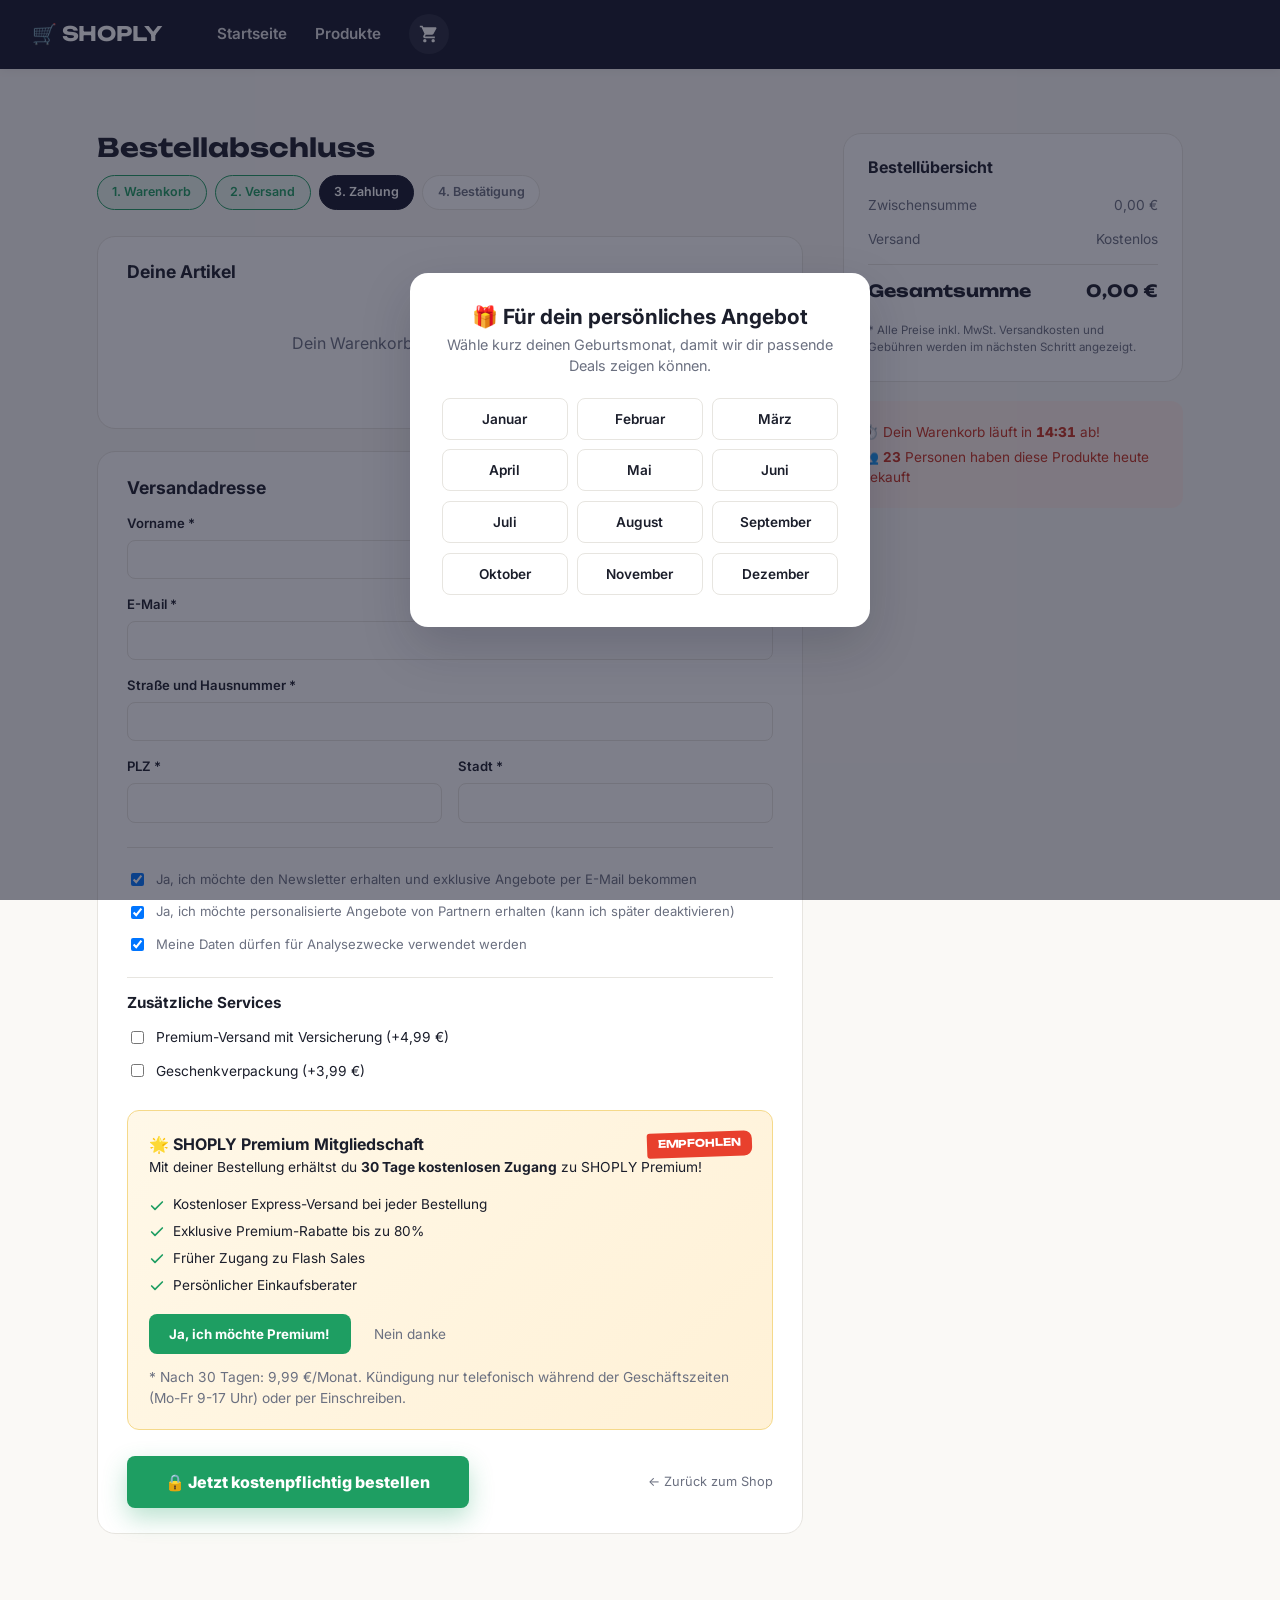
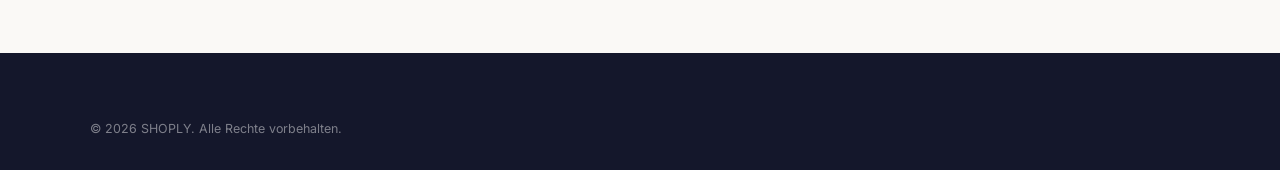
==== checkout.html @ f257bbfe "Add files via upload" ====
<!DOCTYPE html>
<html lang="de">
<head>
<meta charset="UTF-8">
<meta name="viewport" content="width=device-width, initial-scale=1.0">
<title>SHOPLY – Kasse</title>
<link rel="stylesheet" href="style.css">
<link rel="preconnect" href="https://fonts.googleapis.com">
<link rel="preconnect" href="https://fonts.gstatic.com" crossorigin>
<link href="https://fonts.googleapis.com/css2?family=Unbounded:wght@500;700;800;900&family=Inter:wght@300;400;500;600;700;900&display=swap" rel="stylesheet">
</head>
<body>

<nav class="navbar">
  <div class="nav-brand"><a href="index.html" style="text-decoration:none;color:inherit">🛒 SHOPLY</a></div>
  <div class="nav-links">
    <a href="index.html">Startseite</a>
    <a href="index.html#produkte">Produkte</a>
    <div class="cart-wrapper">
      <button class="cart-icon-btn" onclick="toggleCartDropdown(event)">
        <svg viewBox="0 0 24 24" xmlns="http://www.w3.org/2000/svg">
          <path d="M7 18c-1.1 0-1.99.9-1.99 2S5.9 22 7 22s2-.9 2-2-.9-2-2-2zM1 2v2h2l3.6 7.59-1.35 2.45c-.16.28-.25.61-.25.96 0 1.1.9 2 2 2h12v-2H7.42c-.14 0-.25-.11-.25-.25l.03-.12.9-1.63h7.45c.75 0 1.41-.41 1.75-1.03l3.58-6.49c.08-.14.12-.31.12-.48 0-.55-.45-1-1-1H5.21l-.94-2H1zm16 16c-1.1 0-1.99.9-1.99 2s.89 2 1.99 2 2-.9 2-2-.9-2-2-2z"/>
        </svg>
        <span id="cartBadge" class="cart-badge" style="display:none">0</span>
      </button>
      <div class="cart-dropdown" id="cartDropdown">
        <div class="cart-dropdown-header">
          <h3>🛒 Mein Warenkorb</h3>
          <span class="cart-count-label" id="cartDropCount">0 Artikel</span>
        </div>
        <div class="cart-dropdown-items" id="cartDropItems">
          <div class="cart-empty-msg">
            <div class="empty-icon">🛒</div>
            <p>Dein Warenkorb ist leer</p>
          </div>
        </div>
        <div class="cart-dropdown-footer">
          <div class="cart-dropdown-total">
            <span>Gesamtsumme</span>
            <strong id="cartDropTotal">0,00 €</strong>
          </div>
          <a href="checkout.html" class="btn-go-cart">Zum Warenkorb →</a>
        </div>
      </div>
    </div>
  </div>
</nav>

<div class="checkout-page">

  <!-- Order confirmation (Demo – ersetzt den echten Formspree-Versand) -->
  <div id="orderConfirmation" class="order-confirmation" style="display:none">
    <div class="confirmation-box">
      <div class="confirmation-icon">✅</div>
      <h2>Bestellung abgeschlossen</h2>
      <p>Das ist eine <strong>Demo-Bestellung</strong> für die Seminarfacharbeit – es wurde keine echte Zahlung verarbeitet und deine Adressdaten wurden an niemanden verschickt.</p>
      <p class="confirmation-hint">Für die Studie wurde nur festgehalten, <em>welche Produkte</em> in welcher Variante gekauft wurden – ganz ohne deinen Namen oder deine Adresse.</p>
      <a href="index.html" class="btn-go-cart" style="display:inline-block;margin-top:1rem">Zurück zum Shop</a>
    </div>
  </div>

  <div class="checkout-container" id="checkoutContainer">
    <div class="checkout-main">
      <h1>Bestellabschluss</h1>

      <!-- Progress bar – Roach Motel: makes it seem far along -->
      <div class="checkout-progress">
        <div class="progress-step active">1. Warenkorb</div>
        <div class="progress-step active">2. Versand</div>
        <div class="progress-step current">3. Zahlung</div>
        <div class="progress-step">4. Bestätigung</div>
      </div>

      <!-- Cart items -->
      <div class="checkout-section">
        <h2>Deine Artikel</h2>
        <div id="cartItems"></div>
      </div>

      <!-- Shipping form -->
      <div class="checkout-section">
        <h2>Versandadresse</h2>
        <form id="checkoutForm" method="POST">
          <div class="form-row">
            <div class="form-group">
              <label>Vorname *</label>
              <input type="text" name="vorname" required>
            </div>
            <div class="form-group">
              <label>Nachname *</label>
              <input type="text" name="nachname" required>
            </div>
          </div>
          <div class="form-group">
            <label>E-Mail *</label>
            <input type="email" name="email" required>
            <input type="hidden" name="_subject" value="Neue Bestellung SHOPLY">
          </div>
          <div class="form-group">
            <label>Straße und Hausnummer *</label>
            <input type="text" name="strasse" required>
          </div>
          <div class="form-row">
            <div class="form-group">
              <label>PLZ *</label>
              <input type="text" name="plz" required>
            </div>
            <div class="form-group">
              <label>Stadt *</label>
              <input type="text" name="stadt" required>
            </div>
          </div>

          <!-- DARK DEFAULTS: Pre-checked hidden options -->
          <div class="form-extras">
            <label class="checkbox-label">
              <input type="checkbox" name="newsletter" checked>
              <span>Ja, ich möchte den Newsletter erhalten und exklusive Angebote per E-Mail bekommen</span>
            </label>
            <label class="checkbox-label">
              <input type="checkbox" name="partner_offers" checked>
              <span>Ja, ich möchte personalisierte Angebote von Partnern erhalten (kann ich später deaktivieren)</span>
            </label>
            <label class="checkbox-label">
              <input type="checkbox" name="analytics_consent" checked>
              <span>Meine Daten dürfen für Analysezwecke verwendet werden</span>
            </label>
          </div>

          <!-- HIDDEN COSTS: Shown only after scrolling -->
          <div id="hiddenCostsSection" class="hidden-costs-reveal">
            <h3>Zusätzliche Services</h3>
            <label class="checkbox-label">
              <input type="checkbox" name="premium_shipping" id="premShip" onchange="updateTotal()">
              <span>Premium-Versand mit Versicherung (+4,99 €)</span>
            </label>
            <label class="checkbox-label">
              <input type="checkbox" name="gift_wrap" id="giftWrap" onchange="updateTotal()">
              <span>Geschenkverpackung (+3,99 €)</span>
            </label>
          </div>

          <!-- FORCED CONTINUITY: Subscription trap -->
          <div class="subscription-box">
            <div class="sub-header">
              <h3>🌟 SHOPLY Premium Mitgliedschaft</h3>
              <span class="sub-badge">EMPFOHLEN</span>
            </div>
            <p>Mit deiner Bestellung erhältst du <strong>30 Tage kostenlosen Zugang</strong> zu SHOPLY Premium!</p>
            <ul class="sub-benefits">
              <li><span class="li-icon" data-icon="check"></span>Kostenloser Express-Versand bei jeder Bestellung</li>
              <li><span class="li-icon" data-icon="check"></span>Exklusive Premium-Rabatte bis zu 80%</li>
              <li><span class="li-icon" data-icon="check"></span>Früher Zugang zu Flash Sales</li>
              <li><span class="li-icon" data-icon="check"></span>Persönlicher Einkaufsberater</li>
            </ul>
            <div class="sub-choice">
              <button type="button" class="btn-sub-accept" id="subAccept" onclick="acceptSub()">Ja, ich möchte Premium!</button>
              <button type="button" class="btn-sub-decline" id="subDecline" onclick="declineSub()">Nein danke</button>
            </div>
            <p class="sub-fine-print">* Nach 30 Tagen: 9,99 €/Monat. Kündigung nur telefonisch während der Geschäftszeiten (Mo-Fr 9-17 Uhr) oder per Einschreiben.</p>
          </div>

          <!-- MISDIRECTION: Big green buy button, tiny back button -->
          <div class="final-actions">
            <button type="submit" class="btn-final-buy">
              🔒 Jetzt kostenpflichtig bestellen
            </button>
            <a href="index.html" class="back-to-shop">← Zurück zum Shop</a>
          </div>
        </form>
      </div>
    </div>

    <!-- Order summary sidebar -->
    <div class="checkout-sidebar">
      <div class="order-summary">
        <h3>Bestellübersicht</h3>
        <div id="summaryItems"></div>
        <div class="summary-line">
          <span>Zwischensumme</span>
          <span id="subtotal">0,00 €</span>
        </div>
        <div class="summary-line">
          <span>Versand</span>
          <span id="shippingCost">Kostenlos</span>
        </div>
        <div class="summary-line hidden-fee" id="fee1" style="display:none">
          <span>Servicegebühr</span>
          <span>2,99 €</span>
        </div>
        <div class="summary-line hidden-fee" id="fee2" style="display:none">
          <span>Verpackungskosten</span>
          <span>1,99 €</span>
        </div>
        <div class="summary-line hidden-fee" id="fee3" style="display:none">
          <span>Zahlungsabwicklung</span>
          <span>0,99 €</span>
        </div>
        <div class="summary-line total">
          <span>Gesamtsumme</span>
          <span id="totalPrice">0,00 €</span>
        </div>
        <p class="tax-hinweis">* Alle Preise inkl. MwSt. Versandkosten und Gebühren werden im nächsten Schritt angezeigt.</p>
      </div>

      <!-- Urgency in sidebar -->
      <div class="sidebar-urgency">
        <p>⏱️ Dein Warenkorb läuft in <span id="cartTimer">14:32</span> ab!</p>
        <p>👥 <strong>23</strong> Personen haben diese Produkte heute gekauft</p>
      </div>
    </div>
  </div>
</div>

<!-- CONFIRMSHAMING: Decline subscription modal -->
<div id="subDeclineModal" class="modal-overlay" style="display:none">
  <div class="modal exit-modal">
    <h2>😟 Bist du dir sicher?</h2>
    <p>Mit SHOPLY Premium sparst du durchschnittlich <strong>47 € pro Monat</strong>. Möchtest du das wirklich verpassen?</p>
    <div class="sub-modal-benefits">
      <p>✗ Kein kostenloser Express-Versand</p>
      <p>✗ Keine exklusiven Premium-Rabatte</p>
      <p>✗ Kein früher Zugang zu Sales</p>
      <p>✗ Kein persönlicher Einkaufsberater</p>
    </div>
    <button class="btn-stay" onclick="closeSubModal(true)">Doch Premium aktivieren!</button>
    <a href="#" class="exit-leave" onclick="closeSubModal(false)">Nein, ich bin zu dumm zum Sparen</a>
  </div>
</div>

<footer class="footer">
  <div class="footer-bottom">
    <p>© 2026 SHOPLY. Alle Rechte vorbehalten.</p>
  </div>
</footer>

<script src="products.js"></script>
<script src="script.js"></script>
<script src="study.js"></script>
<script>
// Warenkorb wird bereits von script.js geladen (globale Variable "cart")

function renderCart() {
  const container = document.getElementById('cartItems');
  const summary = document.getElementById('summaryItems');
  if (cart.length === 0) {
    container.innerHTML = '<p class="empty-cart">Dein Warenkorb ist leer. <a href="index.html">Zurück zum Shop</a></p>';
    summary.innerHTML = '';
    return;
  }
  let cartHTML = '';
  let summaryHTML = '';
  let total = 0;
  cart.forEach((item, i) => {
    total += item.price;
    const colorLabel = (item.color && typeof colorById === 'function') ? ` <small style="color:var(--text-muted)">(${colorById(item.color).name})</small>` : '';
    cartHTML += `<div class="cart-item">
      <span class="item-emoji" style="font-size:1.3rem;margin-right:0.5rem">${item.emoji || '📦'}</span>
      <span style="flex:1">${item.name}${colorLabel}</span>
      <span>${item.price.toFixed(2).replace('.', ',')} €</span>
      <button class="btn-remove" onclick="removeItem(${i})">✕</button>
    </div>`;
    summaryHTML += `<div class="summary-line"><span>${item.emoji || '📦'} ${item.name}${colorLabel}</span><span>${item.price.toFixed(2).replace('.', ',')} €</span></div>`;
  });
  container.innerHTML = cartHTML;
  summary.innerHTML = summaryHTML;
  document.getElementById('subtotal').textContent = total.toFixed(2).replace('.', ',') + ' €';
  updateTotal();
  startHiddenFeeTimers();
}

// Welche der zeitverzögerten "versteckten Gebühren" wurden schon enthüllt?
const revealedFees = { fee1: false, fee2: false, fee3: false };
let feeTimersStarted = false;

function currentSubtotal() {
  return cart.reduce((s, i) => s + i.price, 0);
}

// Berechnet die Gesamtsumme IMMER frisch aus: Zwischensumme + bereits enthüllte
// Zeit-Gebühren + angehakte Zusatz-Optionen. So bleibt der angezeigte Betrag
// bei jeder Änderung (Checkbox, Timer, Artikel entfernen) konsistent.
function updateTotal() {
  let total = currentSubtotal();
  if (revealedFees.fee1) total += 2.99;
  if (revealedFees.fee2) total += 1.99;
  if (revealedFees.fee3) total += 0.99;

  const premShip = document.getElementById('premShip');
  const giftWrap = document.getElementById('giftWrap');
  if (premShip && premShip.checked) total += 4.99;
  if (giftWrap && giftWrap.checked) total += 3.99;

  document.getElementById('totalPrice').textContent = total.toFixed(2).replace('.', ',') + ' €';
}

function startHiddenFeeTimers() {
  if (feeTimersStarted) return;
  feeTimersStarted = true;
  setTimeout(() => { revealedFees.fee1 = true; document.getElementById('fee1').style.display = 'flex'; updateTotal(); }, 3000);
  setTimeout(() => { revealedFees.fee2 = true; document.getElementById('fee2').style.display = 'flex'; updateTotal(); }, 6000);
  setTimeout(() => { revealedFees.fee3 = true; document.getElementById('fee3').style.display = 'flex'; updateTotal(); }, 9000);
}

function removeItem(index) {
  trackInteraction('cart_remove', { item: cart[index].name });
  cart.splice(index, 1);
  localStorage.setItem('shoply_cart', JSON.stringify(cart));
  renderCart();
  updateNavCart();
}

function acceptSub() {
  trackInteraction('subscription_accepted', {});
  document.getElementById('subAccept').textContent = '✓ Premium aktiviert!';
  document.getElementById('subAccept').classList.add('activated');
  document.getElementById('subDecline').style.display = 'none';
}

function declineSub() {
  trackInteraction('subscription_decline_click', {});
  document.getElementById('subDeclineModal').style.display = 'flex';
}

function closeSubModal(reconsider) {
  document.getElementById('subDeclineModal').style.display = 'none';
  if (reconsider) {
    acceptSub();
  } else {
    trackInteraction('subscription_declined_final', {});
  }
}

function finalizeOrder() {
  if (cart.length === 0) {
    // Nichts zu bestellen (z.B. Seite direkt ohne Warenkorb-Inhalt aufgerufen)
    window.location.href = 'index.html';
    return;
  }

  trackInteraction('order_finalize', { items: cart.map(i => i.name), total: document.getElementById('totalPrice').textContent });

  // STUDIE: für jedes der 6 Hauptprodukte im Warenkorb ein "purchase"-Event senden
  if (typeof trackStudyEvent === 'function') {
    cart.forEach(function (item) {
      if (item.productId) {
        trackStudyEvent('purchase', item.productId, { price: item.price, name: item.name, color: item.color || null });
      }
    });
  }

  // Warenkorb leeren und Bestätigung statt echtem Versand anzeigen (Demo)
  cart = [];
  saveCart();
  updateNavCart();
  document.getElementById('checkoutContainer').style.display = 'none';
  document.getElementById('orderConfirmation').style.display = 'flex';
  window.scrollTo({ top: 0, behavior: 'smooth' });
}

// Die native Pflichtfeld-Validierung (required-Attribute) läuft weiterhin ganz
// normal beim Klick auf "Jetzt kostenpflichtig bestellen". Erst wenn alle
// Felder gültig sind, feuert der "submit"-Event – hier wird dann die echte
// Netzwerk-Übertragung verhindert und stattdessen finalizeOrder() ausgeführt.
document.getElementById('checkoutForm').addEventListener('submit', function (e) {
  e.preventDefault();
  finalizeOrder();
});

// Cart timer
let cartTime = 14 * 60 + 32;
setInterval(() => {
  cartTime--;
  if (cartTime < 0) cartTime = 15 * 60;
  const m = Math.floor(cartTime / 60);
  const s = cartTime % 60;
  document.getElementById('cartTimer').textContent = `${m.toString().padStart(2,'0')}:${s.toString().padStart(2,'0')}`;
}, 1000);

renderCart();
updateNavCart();
</script>
</body>
</html>
---- style.css ----
/* ============================================================
   SHOPLY – Demo-Shop für die Seminarfacharbeit "Dark Patterns"
   ============================================================ */

:root {
  --bg: #FAF9F6;
  --surface: #FFFFFF;
  --dark: #14172B;
  --dark-2: #1E2340;
  --accent: #E8402D;
  --accent-dark: #C7311F;
  --amber: #FFB020;
  --success: #1E9E62;
  --text: #1B1E2B;
  --text-muted: #6B7080;
  --border: #E7E5E0;
  --radius-lg: 18px;
  --radius: 12px;
  --radius-sm: 8px;
  --shadow-sm: 0 2px 8px rgba(20, 23, 43, 0.06);
  --shadow-md: 0 10px 30px rgba(20, 23, 43, 0.10);
  --shadow-lg: 0 20px 50px rgba(20, 23, 43, 0.18);
  --font-display: 'Unbounded', 'Inter', system-ui, sans-serif;
  --font-body: 'Inter', system-ui, sans-serif;
}

* { box-sizing: border-box; }

html { scroll-behavior: smooth; }

body {
  margin: 0;
  font-family: var(--font-body);
  background: var(--bg);
  color: var(--text);
  line-height: 1.5;
  -webkit-font-smoothing: antialiased;
}

a { color: inherit; text-decoration: none; }
img { max-width: 100%; display: block; }
button { font-family: inherit; cursor: pointer; border: none; }
h1, h2, h3, h4 { margin: 0 0 0.5em; line-height: 1.15; }
p { margin: 0 0 1em; }

:focus-visible {
  outline: 3px solid var(--dark-2);
  outline-offset: 2px;
}

/* ============================================================
   NAVBAR
   ============================================================ */
.navbar {
  position: sticky;
  top: 0;
  z-index: 200;
  display: flex;
  align-items: center;
  justify-content: space-between;
  gap: 1.5rem;
  padding: 0.9rem 2rem;
  background: var(--dark);
  color: #fff;
  box-shadow: var(--shadow-sm);
}

.nav-brand { font-family: var(--font-display); font-size: 1.25rem; font-weight: 700; letter-spacing: -0.01em; }

.nav-links { display: flex; align-items: center; gap: 1.75rem; flex: 1; margin-left: 2rem; }
.nav-links > a { font-weight: 600; font-size: 0.95rem; opacity: 0.85; transition: opacity 0.15s; }
.nav-links > a:hover { opacity: 1; }

.nav-right { font-size: 0.85rem; }
.nav-social-proof { display: inline-flex; align-items: center; gap: 0.4rem; background: rgba(255,255,255,0.08); padding: 0.4rem 0.8rem; border-radius: 999px; }
.nav-social-proof strong { color: var(--amber); }

/* Cart icon + dropdown */
.cart-wrapper { position: relative; }
.cart-icon-btn {
  position: relative;
  background: rgba(255,255,255,0.08);
  border-radius: 999px;
  width: 40px; height: 40px;
  display: flex; align-items: center; justify-content: center;
  transition: transform 0.15s, background 0.15s;
}
.cart-icon-btn:hover { background: rgba(255,255,255,0.16); }
.cart-icon-btn svg { width: 20px; height: 20px; fill: #fff; }
.cart-icon-btn.cart-bump { transform: scale(1.2); }

.cart-badge {
  position: absolute;
  top: -4px; right: -4px;
  background: var(--accent);
  color: #fff;
  font-size: 0.7rem;
  font-weight: 700;
  min-width: 18px; height: 18px;
  border-radius: 999px;
  display: inline-flex; align-items: center; justify-content: center;
  padding: 0 4px;
}

.cart-dropdown {
  position: absolute;
  top: calc(100% + 12px);
  right: 0;
  width: 320px;
  background: var(--surface);
  color: var(--text);
  border-radius: var(--radius);
  box-shadow: var(--shadow-lg);
  opacity: 0;
  visibility: hidden;
  transform: translateY(-8px);
  transition: all 0.18s ease;
  overflow: hidden;
}
.cart-dropdown.open { opacity: 1; visibility: visible; transform: translateY(0); }

.cart-dropdown-header {
  display: flex; align-items: center; justify-content: space-between;
  padding: 1rem 1.1rem 0.6rem;
}
.cart-dropdown-header h3 { font-size: 1rem; }
.cart-count-label { font-size: 0.78rem; color: var(--text-muted); }

.cart-dropdown-items { max-height: 260px; overflow-y: auto; padding: 0 1.1rem; }
.cart-empty-msg { text-align: center; padding: 1.5rem 0; color: var(--text-muted); }
.empty-icon { font-size: 1.8rem; margin-bottom: 0.3rem; }

.cart-item {
  display: flex; align-items: center; gap: 0.5rem;
  padding: 0.55rem 0;
  border-bottom: 1px solid var(--border);
  font-size: 0.88rem;
}
.item-emoji { font-size: 1.2rem; }
.btn-remove {
  background: none; color: var(--text-muted); font-size: 0.9rem;
  width: 22px; height: 22px; border-radius: 999px;
}
.btn-remove:hover { background: var(--bg); color: var(--accent); }

.cart-dropdown-footer { padding: 0.9rem 1.1rem 1.1rem; border-top: 1px solid var(--border); margin-top: 0.4rem; }
.cart-dropdown-total {
  display: flex; justify-content: space-between; align-items: baseline;
  margin-bottom: 0.7rem; font-size: 0.92rem;
}
.cart-dropdown-total strong { font-size: 1.1rem; }

.btn-go-cart {
  display: block; text-align: center;
  background: var(--dark); color: #fff;
  padding: 0.65rem; border-radius: var(--radius-sm);
  font-weight: 700; font-size: 0.9rem;
  transition: background 0.15s;
}
.btn-go-cart:hover { background: var(--dark-2); }

/* ============================================================
   COOKIE BANNER + MODAL   (Privacy Zuckering)
   ============================================================ */
.cookie-banner {
  position: fixed; left: 0; right: 0; bottom: 0; z-index: 500;
  background: var(--dark);
  color: #fff;
  box-shadow: 0 -10px 30px rgba(0,0,0,0.25);
}
.cookie-inner {
  max-width: 1100px; margin: 0 auto;
  display: flex; align-items: center; justify-content: space-between; gap: 2rem;
  padding: 1.1rem 2rem;
  flex-wrap: wrap;
}
.cookie-inner p { margin: 0; font-size: 0.88rem; max-width: 620px; color: rgba(255,255,255,0.85); }
.cookie-buttons { display: flex; gap: 0.7rem; flex-shrink: 0; }

.btn-accept, .btn-reject, .btn-save-cookies {
  padding: 0.65rem 1.3rem; border-radius: var(--radius-sm); font-weight: 700; font-size: 0.85rem;
}
.btn-accept { background: var(--accent); color: #fff; }
.btn-accept:hover { background: var(--accent-dark); }
.btn-reject { background: transparent; color: rgba(255,255,255,0.7); border: 1px solid rgba(255,255,255,0.25) !important; font-weight: 500; font-size: 0.8rem; }
.btn-reject:hover { color: #fff; border-color: rgba(255,255,255,0.5) !important; }

.modal-overlay {
  position: fixed; inset: 0; z-index: 600;
  background: rgba(20, 23, 43, 0.55);
  display: flex; align-items: center; justify-content: center;
  padding: 1.5rem;
}
.modal {
  background: var(--surface);
  border-radius: var(--radius-lg);
  padding: 2rem;
  max-width: 440px; width: 100%;
  box-shadow: var(--shadow-lg);
}
.modal h2 { font-size: 1.3rem; }
.modal-subtitle { color: var(--text-muted); font-size: 0.9rem; margin-top: -0.4em; }

.cookie-option {
  display: flex; align-items: center; justify-content: space-between;
  padding: 0.7rem 0; border-bottom: 1px solid var(--border); font-size: 0.9rem;
}
.cookie-option label { display: flex; align-items: center; gap: 0.6rem; }

.toggle-btn {
  background: var(--border); color: var(--text-muted);
  font-size: 0.72rem; font-weight: 700;
  padding: 0.3rem 0.7rem; border-radius: 999px; min-width: 46px;
}
.toggle-btn.active { background: var(--success); color: #fff; }

.btn-save-cookies {
  display: block; width: 100%;
  background: var(--dark); color: #fff;
  margin-top: 1.3rem; padding: 0.8rem;
}
.btn-save-cookies:hover { background: var(--dark-2); }
.cookie-hinweis { font-size: 0.76rem; color: var(--text-muted); margin: 0.9rem 0 0; }

/* ============================================================
   GEBURTSMONAT-OVERLAY (Studien-Kennung, siehe study.js)
   ============================================================ */
.month-picker-modal { max-width: 460px; text-align: center; }
.month-picker-grid {
  display: grid; grid-template-columns: repeat(3, 1fr); gap: 0.6rem;
  margin-top: 1.3rem;
}
.month-btn {
  padding: 0.75rem 0.4rem;
  border: 1.5px solid var(--border); border-radius: var(--radius-sm);
  background: var(--surface); color: var(--text);
  font-weight: 600; font-size: 0.85rem;
  transition: border-color 0.15s, transform 0.15s, background 0.15s;
}
.month-btn:hover { border-color: var(--dark); background: var(--bg); transform: translateY(-2px); }

/* ============================================================
   HERO   (AIDA: Attention)
   ============================================================ */
.hero {
  background: radial-gradient(circle at 20% 20%, #241A45 0%, var(--dark) 55%, var(--dark) 100%);
  color: #fff;
  padding: 4.5rem 2rem 3.5rem;
  text-align: center;
}
.hero-content { max-width: 720px; margin: 0 auto; }

.hero-badge {
  display: inline-block;
  background: var(--accent);
  color: #fff;
  font-family: var(--font-display);
  font-weight: 700; font-size: 0.8rem;
  padding: 0.55rem 1.2rem 0.55rem 1.5rem; border-radius: 4px 999px 999px 4px;
  margin-bottom: 1.4rem;
  letter-spacing: 0.02em;
  position: relative;
  transform: rotate(-2deg);
  box-shadow: 0 6px 16px rgba(232, 64, 45, 0.35);
}
.hero-badge::before {
  content: '';
  position: absolute; left: 12px; top: 50%;
  width: 5px; height: 5px; border-radius: 999px;
  background: rgba(255, 255, 255, 0.65);
  transform: translateY(-50%);
  box-shadow: 0 0 0 1px rgba(0, 0, 0, 0.15);
}

.hero h1 { font-family: var(--font-display); font-size: clamp(1.9rem, 4vw, 3.1rem); font-weight: 700; letter-spacing: -0.01em; line-height: 1.12; }
.hero h1 em { color: var(--amber); font-style: normal; }
.hero-sub { color: rgba(255,255,255,0.7); font-size: 1.05rem; max-width: 560px; margin: 1rem auto 1.8rem; }

.btn-hero {
  display: inline-block;
  background: var(--amber); color: var(--dark);
  font-family: var(--font-display); font-weight: 700; font-size: 0.98rem;
  padding: 0.95rem 2.2rem; border-radius: 999px;
  box-shadow: 0 10px 26px rgba(255, 176, 32, 0.35);
  transition: transform 0.15s, box-shadow 0.15s;
}
.btn-hero:hover { transform: translateY(-2px); box-shadow: 0 14px 32px rgba(255, 176, 32, 0.45); }

.hero-urgency {
  margin-top: 1.6rem;
  display: flex; align-items: center; justify-content: center; gap: 0.5rem;
  font-size: 0.9rem; color: rgba(255,255,255,0.85);
}
.pulse-dot {
  width: 9px; height: 9px; border-radius: 999px; background: var(--accent);
  box-shadow: 0 0 0 rgba(232, 64, 45, 0.6);
  animation: pulse 1.6s infinite;
}
@keyframes pulse {
  0% { box-shadow: 0 0 0 0 rgba(232, 64, 45, 0.55); }
  70% { box-shadow: 0 0 0 9px rgba(232, 64, 45, 0); }
  100% { box-shadow: 0 0 0 0 rgba(232, 64, 45, 0); }
}
#heroTimer, .product-countdown { font-variant-numeric: tabular-nums; font-weight: 700; color: var(--amber); }

.hero-social { margin-top: 2rem; display: flex; flex-direction: column; align-items: center; gap: 0.6rem; }
.avatar-stack { display: flex; }
.avatar-stack .avatar { margin-left: -10px; }
.avatar-stack .avatar:first-child { margin-left: 0; }
.avatar {
  width: 36px; height: 36px; border-radius: 999px;
  background: var(--dark-2);
  border: 2px solid var(--dark);
  display: flex; align-items: center; justify-content: center;
  font-size: 1.05rem;
}
.hero-social p { margin: 0; font-size: 0.88rem; color: rgba(255,255,255,0.75); }
.hero-social strong { color: #fff; }

/* ============================================================
   SOCIAL PROOF TICKER
   ============================================================ */
.ticker-wrap {
  background: var(--dark-2);
  overflow: hidden;
  white-space: nowrap;
  border-bottom: 1px solid rgba(255,255,255,0.08);
}
.ticker {
  display: inline-flex;
  gap: 3rem;
  padding: 0.6rem 0;
  animation: ticker-scroll 30s linear infinite;
}
.ticker span { color: rgba(255,255,255,0.75); font-size: 0.82rem; }
@keyframes ticker-scroll {
  from { transform: translateX(0); }
  to { transform: translateX(-50%); }
}

/* ============================================================
   PRODUCTS
   ============================================================ */
.products-section { max-width: 1200px; margin: 0 auto; padding: 3.5rem 2rem; }
.section-header { text-align: center; margin-bottom: 2.2rem; }
.section-header h2 { font-family: var(--font-display); font-size: 1.9rem; font-weight: 700; letter-spacing: -0.01em; }
.section-header p { color: var(--text-muted); }

.products-grid {
  display: grid;
  grid-template-columns: repeat(auto-fill, minmax(260px, 1fr));
  gap: 1.4rem;
}

.product-card {
  position: relative;
  background: var(--surface);
  border: 1px solid var(--border);
  border-radius: var(--radius-lg);
  padding: 1.3rem 1.3rem 1.5rem;
  box-shadow: var(--shadow-sm);
  transition: transform 0.15s, box-shadow 0.15s;
  display: flex; flex-direction: column;
}
.product-card:hover { transform: translateY(-4px); box-shadow: var(--shadow-md); }

.product-badge {
  position: absolute; top: 1rem; left: -0.3rem;
  background: var(--dark); color: #fff;
  font-family: var(--font-display);
  font-size: 0.64rem; font-weight: 700; letter-spacing: 0.02em;
  padding: 0.34rem 0.7rem 0.34rem 1.15rem;
  border-radius: 3px 8px 8px 3px;
  z-index: 2;
  transform: rotate(-4deg);
  box-shadow: 0 3px 7px rgba(20, 23, 43, 0.3), 0 1px 2px rgba(20, 23, 43, 0.18);
  display: flex; align-items: center; gap: 0.3rem;
}
.product-badge::before {
  content: '';
  position: absolute; left: 6px; top: 50%;
  width: 4px; height: 4px; border-radius: 999px;
  background: rgba(255, 255, 255, 0.6);
  transform: translateY(-50%);
  box-shadow: 0 0 0 1px rgba(0, 0, 0, 0.2);
}
.product-badge.hot { background: var(--accent); }
.product-badge.new { background: var(--success); }

/* Basisgröße für alle SVG-Icons (skaliert automatisch mit der Schriftgröße) */
.ico { width: 1em; height: 1em; flex-shrink: 0; vertical-align: -0.15em; }
.product-badge .ico { width: 0.8em; height: 0.8em; }

.product-stock-low {
  position: absolute; top: 1rem; right: 1rem;
  background: #FFF1EC; color: var(--accent-dark);
  font-size: 0.68rem; font-weight: 700;
  padding: 0.32rem 0.6rem; border-radius: var(--radius-sm);
  display: flex; align-items: center; gap: 0.3rem;
}

.product-image {
  position: relative;
  font-size: 3.6rem; text-align: center;
  padding: 1.6rem 0 1rem;
  border-radius: var(--radius);
  overflow: hidden;
  display: flex; align-items: center; justify-content: center;
  min-height: 128px;
}
.product-image img {
  position: absolute; inset: 0;
  width: 100%; height: 100%;
  object-fit: cover;
}
.product-emoji-fallback { position: relative; }

.product-card h3 { font-size: 1.05rem; }
.product-rating { font-size: 0.82rem; color: var(--amber); margin-bottom: 0.5rem; }
.product-rating span { color: var(--text-muted); margin-left: 0.3rem; }

.product-price { display: flex; align-items: baseline; gap: 0.5rem; margin-bottom: 0.5rem; flex-wrap: wrap; }
.old-price { color: var(--text-muted); text-decoration: line-through; font-size: 0.88rem; }
.new-price { font-family: var(--font-display); font-size: 1.3rem; font-weight: 700; color: var(--text); }
.discount {
  background: #FFF1EC; color: var(--accent-dark);
  font-family: var(--font-display); font-weight: 700; font-size: 0.72rem;
  padding: 0.22rem 0.55rem; border-radius: 3px 7px 7px 3px;
  transform: rotate(-2deg); display: inline-block;
}

.product-desc { font-size: 0.85rem; color: var(--text-muted); flex: 1; }

.color-swatches { display: flex; gap: 0.4rem; margin: 0.2rem 0 0.7rem; flex-wrap: wrap; }
.color-swatch {
  width: 22px; height: 22px; border-radius: 999px;
  border: 2px solid var(--border);
  padding: 0; cursor: pointer;
  transition: transform 0.12s, border-color 0.12s;
}
.color-swatch:hover { transform: scale(1.12); }
.color-swatch.active { border-color: var(--dark); box-shadow: 0 0 0 2px var(--surface), 0 0 0 3px var(--dark); }

.product-social { font-size: 0.76rem; color: var(--text-muted); margin-bottom: 0.3rem; display: flex; align-items: center; gap: 0.35rem; }
.product-timer { font-size: 0.8rem; color: var(--accent-dark); font-weight: 600; margin-bottom: 0.9rem; display: flex; align-items: center; gap: 0.35rem; }

.btn-product {
  display: block; text-align: center;
  border: 1.5px solid var(--dark); color: var(--dark);
  border-radius: var(--radius-sm);
  padding: 0.65rem; font-weight: 700; font-size: 0.88rem;
  margin-bottom: 0.6rem;
  transition: background 0.15s, color 0.15s;
}
.btn-product:hover { background: var(--dark); color: #fff; }

.btn-add-cart {
  display: block; width: 100%; text-align: center;
  background: var(--accent); color: #fff;
  border-radius: var(--radius-sm);
  padding: 0.7rem; font-weight: 800; font-size: 0.88rem;
  transition: background 0.15s;
}
.btn-add-cart:hover { background: var(--accent-dark); }

/* ============================================================
   TRUST SECTION
   ============================================================ */
.trust-section { background: var(--surface); border-top: 1px solid var(--border); border-bottom: 1px solid var(--border); padding: 3rem 2rem; text-align: center; }
.trust-section h2 { font-family: var(--font-display); font-size: 1.4rem; font-weight: 700; margin-bottom: 2rem; }
.trust-grid { max-width: 900px; margin: 0 auto; display: grid; grid-template-columns: repeat(auto-fit, minmax(180px, 1fr)); gap: 1.6rem; }
.trust-item h4 { font-size: 0.95rem; margin-bottom: 0.2rem; }
.trust-item p { font-size: 0.82rem; color: var(--text-muted); margin: 0; }
.trust-icon { width: 34px; height: 34px; margin: 0 auto 0.6rem; color: var(--accent); }
.trust-icon .ico { width: 100%; height: 100%; }

/* ============================================================
   TESTIMONIALS
   ============================================================ */
.testimonials-section { max-width: 1100px; margin: 0 auto; padding: 3.5rem 2rem; text-align: center; }
.testimonials-section h2 { font-family: var(--font-display); font-size: 1.6rem; font-weight: 700; margin-bottom: 2rem; }
.testimonials-grid { display: grid; grid-template-columns: repeat(auto-fit, minmax(260px, 1fr)); gap: 1.4rem; text-align: left; }
.testimonial { background: var(--surface); border: 1px solid var(--border); border-radius: var(--radius); padding: 1.4rem; box-shadow: var(--shadow-sm); }
.testimonial-stars { color: var(--amber); margin-bottom: 0.5rem; }
.testimonial-author { display: flex; align-items: center; gap: 0.7rem; margin-top: 1rem; }
.testimonial-author strong { font-size: 0.88rem; }
.testimonial-author span { font-size: 0.76rem; color: var(--text-muted); }

/* ============================================================
   CTA SECTION
   ============================================================ */
.cta-section { background: linear-gradient(120deg, var(--accent), var(--accent-dark)); color: #fff; text-align: center; padding: 3.5rem 2rem; }
.cta-section h2 { font-family: var(--font-display); font-size: 1.7rem; font-weight: 700; }
.cta-section p { color: rgba(255,255,255,0.85); }
.btn-cta {
  display: inline-block; background: #fff; color: var(--accent-dark);
  font-family: var(--font-display); font-weight: 700; padding: 0.9rem 2rem; border-radius: 999px;
  margin-top: 0.6rem; transition: transform 0.15s;
}
.btn-cta:hover { transform: translateY(-2px); }

/* ============================================================
   RECENTLY VIEWED
   ============================================================ */
.recently-viewed-section { max-width: 1200px; margin: 0 auto; padding: 1rem 2rem 3.5rem; }
.recently-viewed-section h3 { font-size: 1.15rem; margin-bottom: 1rem; }
.recently-viewed-grid { display: grid; grid-template-columns: repeat(auto-fill, minmax(140px, 1fr)); gap: 1rem; }
.rv-card {
  background: var(--surface); border: 1px solid var(--border); border-radius: var(--radius);
  padding: 1rem; text-align: center; display: flex; flex-direction: column; gap: 0.3rem;
  transition: transform 0.15s, box-shadow 0.15s;
}
.rv-card:hover { transform: translateY(-3px); box-shadow: var(--shadow-sm); }
.rv-emoji { font-size: 1.8rem; }
.rv-name { font-size: 0.8rem; font-weight: 600; }
.rv-price { font-size: 0.82rem; color: var(--accent-dark); font-weight: 700; }

/* ============================================================
   FOOTER
   ============================================================ */
.footer { background: var(--dark); color: rgba(255,255,255,0.8); padding: 3rem 2rem 1.2rem; margin-top: 2rem; }
.footer-grid { max-width: 1100px; margin: 0 auto; display: grid; grid-template-columns: repeat(auto-fit, minmax(180px, 1fr)); gap: 2rem; padding-bottom: 2rem; border-bottom: 1px solid rgba(255,255,255,0.1); }
.footer-grid h4 { color: #fff; font-size: 0.92rem; margin-bottom: 0.8rem; }
.footer-grid a { display: block; font-size: 0.85rem; color: rgba(255,255,255,0.65); margin-bottom: 0.5rem; }
.footer-grid a:hover { color: #fff; }
.footer-grid p { font-size: 0.85rem; color: rgba(255,255,255,0.6); }

.newsletter-form { display: flex; gap: 0.5rem; margin-top: 0.6rem; }
.newsletter-form input {
  flex: 1; min-width: 0; padding: 0.6rem 0.8rem;
  border-radius: var(--radius-sm); border: 1px solid rgba(255,255,255,0.2);
  background: rgba(255,255,255,0.06); color: #fff; font-size: 0.85rem;
}
.newsletter-form input::placeholder { color: rgba(255,255,255,0.4); }
.newsletter-form button { background: var(--accent); color: #fff; font-weight: 700; padding: 0 1.1rem; border-radius: var(--radius-sm); font-size: 0.85rem; }
.newsletter-form button:hover { background: var(--accent-dark); }

.footer-bottom { max-width: 1100px; margin: 0 auto; padding-top: 1.2rem; font-size: 0.78rem; color: rgba(255,255,255,0.45); }

/* ============================================================
   PRODUCT DETAIL PAGE
   ============================================================ */
.product-detail-page { max-width: 1100px; margin: 0 auto; padding: 2.5rem 2rem 1rem; }
.product-detail-container { display: grid; grid-template-columns: 1fr 1fr; gap: 3rem; align-items: start; }
.product-detail-image {
  position: relative;
  font-size: 8rem; text-align: center;
  background: var(--surface); border: 1px solid var(--border);
  border-radius: var(--radius-lg); padding: 3rem 0;
  overflow: hidden; min-height: 320px;
  display: flex; align-items: center; justify-content: center;
}
.product-detail-image img {
  position: absolute; inset: 0;
  width: 100%; height: 100%;
  object-fit: cover;
}
.product-detail-info .product-badge { position: static; display: inline-flex; margin-bottom: 0.8rem; }
.product-detail-info h1 { font-family: var(--font-display); font-size: 1.6rem; font-weight: 700; letter-spacing: -0.01em; }

.price-inflated { display: flex; align-items: baseline; gap: 0.6rem; font-size: 0.85rem; color: var(--text-muted); margin: -0.4rem 0 0.6rem; }
.inflated-label { font-weight: 600; }
.inflated-price { text-decoration: line-through; }
.inflated-you-save { color: var(--success); font-weight: 700; }

.product-detail-info .product-stock-low { position: static; display: inline-flex; margin: 0.4rem 0; }
.product-detail-info .product-social,
.product-detail-info .product-timer { margin: 0.3rem 0; }

.live-sales-counter {
  display: flex; align-items: center; gap: 0.4rem;
  background: #FFF4E5; color: #92400E;
  font-size: 0.85rem; font-weight: 600;
  padding: 0.55rem 0.9rem; border-radius: var(--radius-sm);
  margin: 0.8rem 0;
}
.fire-icon { width: 18px; height: 18px; color: var(--accent); flex-shrink: 0; }
.fire-icon .ico { width: 100%; height: 100%; }
.counter-num { font-weight: 800; color: #B45309; }

.color-selector { margin: 1rem 0; }
.color-selector label { display: block; font-size: 0.88rem; font-weight: 600; margin-bottom: 0.5rem; }
.color-selector .color-swatches { margin: 0; }
.color-selector .color-swatch { width: 30px; height: 30px; }

.qty-selector { display: flex; align-items: center; gap: 0.8rem; margin: 1.2rem 0; }.qty-selector label { font-size: 0.88rem; font-weight: 600; }
.qty-controls { display: flex; align-items: center; border: 1px solid var(--border); border-radius: var(--radius-sm); overflow: hidden; }
.qty-controls button { background: var(--bg); width: 34px; height: 34px; font-size: 1.1rem; }
.qty-controls button:hover { background: var(--border); }
.qty-controls input { width: 46px; height: 34px; text-align: center; border: none; border-left: 1px solid var(--border); border-right: 1px solid var(--border); font-size: 0.9rem; }

.purchase-actions { display: flex; align-items: center; gap: 1rem; flex-wrap: wrap; margin: 1.4rem 0; }
.btn-buy-now, .btn-buy-direct {
  padding: 0.85rem 1.6rem; border-radius: var(--radius-sm); font-weight: 800; font-size: 0.92rem;
}
.btn-buy-now { background: var(--accent); color: #fff; }
.btn-buy-now:hover { background: var(--accent-dark); }
.btn-buy-direct { background: var(--dark); color: #fff; }
.btn-buy-direct:hover { background: var(--dark-2); }
.skip-link { font-size: 0.82rem; color: var(--text-muted); }
.skip-link:hover { color: var(--text); }

.extras-section { background: var(--surface); border: 1px solid var(--border); border-radius: var(--radius); padding: 1.1rem 1.3rem; margin-top: 1rem; }
.extras-section h4 { font-size: 0.92rem; margin-bottom: 0.7rem; }
.extra-option { display: flex; align-items: center; gap: 0.6rem; font-size: 0.86rem; padding: 0.4rem 0; }
.extra-option em { color: var(--accent-dark); font-style: normal; font-weight: 600; }

/* Cross-sell */
.cross-sell-section { max-width: 1100px; margin: 3rem auto 0; padding: 0 2rem; }
.cross-sell-section h3 { font-size: 1.15rem; margin-bottom: 1rem; }
.cross-sell-grid { display: grid; grid-template-columns: repeat(auto-fit, minmax(160px, 1fr)); gap: 1rem; margin-bottom: 1.2rem; }
.cross-sell-card {
  position: relative;
  background: var(--surface); border: 2px solid var(--success); border-radius: var(--radius);
  padding: 1rem; text-align: center; cursor: pointer;
  transition: opacity 0.15s, border-color 0.15s;
}
.cross-sell-card.deselected { border-color: var(--border); opacity: 0.55; }
.cs-check {
  position: absolute; top: 0.5rem; right: 0.5rem;
  width: 20px; height: 20px; border-radius: 999px;
  background: var(--success); color: #fff;
  font-size: 0.7rem; display: flex; align-items: center; justify-content: center;
}
.cross-sell-card.deselected .cs-check { background: var(--border); color: transparent; }
.cs-emoji { font-size: 1.8rem; margin-bottom: 0.3rem; }
.cs-name { font-size: 0.82rem; font-weight: 600; }
.cs-price { font-size: 0.85rem; font-weight: 800; color: var(--accent-dark); }
.cs-old { font-size: 0.74rem; color: var(--text-muted); text-decoration: line-through; }

.cross-sell-bundle {
  background: #EAF7EF; border-radius: var(--radius);
  padding: 1.1rem 1.3rem; display: flex; align-items: center; justify-content: space-between; flex-wrap: wrap; gap: 0.8rem;
}
.cross-sell-bundle p { margin: 0; font-size: 0.9rem; color: #14532D; }
.bundle-price { font-weight: 800; font-size: 1.1rem; color: #14532D; }
.btn-bundle { background: var(--success); color: #fff; font-weight: 800; padding: 0.7rem 1.4rem; border-radius: var(--radius-sm); }
.btn-bundle:hover { background: #17824F; }

/* Bait and switch */
.bait-section {
  max-width: 1100px; margin: 3rem auto 0; padding: 1.6rem 2rem;
  background: linear-gradient(120deg, #2E1065, #4C1D95);
  color: #fff; border-radius: var(--radius-lg);
}
.bait-section h3 { font-size: 1.2rem; }
.bait-section p { color: rgba(255,255,255,0.85); }
.bait-actions { display: flex; gap: 1rem; flex-wrap: wrap; margin: 0.8rem 0; }
.btn-bait-yes { background: var(--amber); color: var(--dark); font-weight: 800; padding: 0.75rem 1.4rem; border-radius: var(--radius-sm); }
.btn-bait-no { font-size: 0.82rem; color: rgba(255,255,255,0.55); align-self: center; }
.btn-bait-no:hover { color: #fff; }
.bait-fine-print { font-size: 0.72rem; color: rgba(255,255,255,0.45); margin: 0.5rem 0 0; }

/* Reviews */
.reviews-section { max-width: 1100px; margin: 3rem auto 0; padding: 0 2rem 3rem; }
.reviews-section h3 { font-size: 1.2rem; margin-bottom: 1rem; }
.review-summary { display: flex; align-items: center; gap: 1rem; margin-bottom: 1.5rem; }
.review-big-rating { font-size: 2.6rem; font-weight: 900; }
.review-summary p { margin: 0.2rem 0 0; font-size: 0.82rem; color: var(--text-muted); }
.review { border-top: 1px solid var(--border); padding: 1rem 0; }
.review-header { display: flex; align-items: center; gap: 0.7rem; margin-bottom: 0.4rem; font-size: 0.88rem; }
.verified { background: #EAF7EF; color: #14532D; font-size: 0.72rem; font-weight: 700; padding: 0.15rem 0.5rem; border-radius: 6px; }
.review p { font-size: 0.88rem; color: var(--text); }
.review-date { font-size: 0.75rem; color: var(--text-muted); }

/* Sticky add-to-cart bar */
.sticky-cart-bar {
  position: fixed; left: 0; right: 0; bottom: 0; z-index: 300;
  background: var(--surface); border-top: 1px solid var(--border);
  box-shadow: 0 -8px 24px rgba(20,23,43,0.10);
  padding: 0.8rem 2rem;
  display: flex; align-items: center; justify-content: space-between; gap: 1rem; flex-wrap: wrap;
  transform: translateY(120%);
  transition: transform 0.25s ease;
}
.sticky-cart-bar.visible { transform: translateY(0); }
.sticky-info { display: flex; align-items: center; gap: 0.8rem; }
.sticky-emoji { font-size: 1.8rem; }
.sticky-name { font-weight: 700; font-size: 0.88rem; }
.sticky-price { display: flex; gap: 0.5rem; align-items: baseline; }
.sticky-old { font-size: 0.78rem; color: var(--text-muted); text-decoration: line-through; }
.sticky-new { font-weight: 800; color: var(--accent-dark); }
.sticky-actions { display: flex; align-items: center; gap: 0.8rem; }
.sticky-qty { display: flex; align-items: center; gap: 0.6rem; border: 1px solid var(--border); border-radius: var(--radius-sm); padding: 0.3rem 0.7rem; }
.sticky-qty button { background: none; font-size: 1rem; }
.btn-sticky-cart { background: var(--accent); color: #fff; font-weight: 700; font-size: 0.85rem; padding: 0.65rem 1.1rem; border-radius: var(--radius-sm); }
.btn-sticky-cart:hover { background: var(--accent-dark); }

/* Exit intent modal (confirmshaming) */
.exit-modal { text-align: center; max-width: 420px; }
.exit-modal h2 { font-size: 1.3rem; }
.exit-stats { background: #FFF1EC; color: var(--accent-dark); font-size: 0.85rem; padding: 0.7rem 0.9rem; border-radius: var(--radius-sm); }
.sub-modal-benefits { text-align: left; background: var(--bg); border-radius: var(--radius-sm); padding: 0.9rem 1.1rem; margin: 1rem 0; }
.sub-modal-benefits p { margin: 0.3rem 0; font-size: 0.85rem; color: var(--text-muted); }
.btn-stay { display: block; width: 100%; background: var(--dark); color: #fff; font-weight: 700; padding: 0.85rem; border-radius: var(--radius-sm); margin-top: 0.6rem; }
.btn-stay:hover { background: var(--dark-2); }
.exit-leave { display: block; margin-top: 0.9rem; font-size: 0.78rem; color: var(--text-muted); text-decoration: underline; }
.exit-leave:hover { color: var(--text); }

/* ============================================================
   CHECKOUT PAGE
   ============================================================ */
.checkout-page { max-width: 1150px; margin: 0 auto; padding: 2.5rem 2rem 4rem; }
.checkout-page h1 { font-family: var(--font-display); font-size: 1.6rem; font-weight: 700; }
.checkout-container { display: grid; grid-template-columns: 1fr 340px; gap: 2.5rem; align-items: start; margin-top: 1.5rem; }
.checkout-main { min-width: 0; }

.checkout-progress { display: flex; gap: 0.5rem; margin-bottom: 1.6rem; flex-wrap: wrap; }
.progress-step {
  font-size: 0.78rem; font-weight: 600; color: var(--text-muted);
  background: var(--surface); border: 1px solid var(--border);
  padding: 0.45rem 0.9rem; border-radius: 999px;
}
.progress-step.active { color: var(--success); border-color: var(--success); background: #EAF7EF; }
.progress-step.current { color: #fff; background: var(--dark); border-color: var(--dark); }

.checkout-section {
  background: var(--surface); border: 1px solid var(--border); border-radius: var(--radius-lg);
  padding: 1.6rem 1.8rem; margin-bottom: 1.4rem;
}
.checkout-section h2 { font-size: 1.1rem; margin-bottom: 1rem; }

.form-row { display: grid; grid-template-columns: 1fr 1fr; gap: 1rem; }
.form-group { margin-bottom: 1rem; }
.form-group label { display: block; font-size: 0.82rem; font-weight: 600; margin-bottom: 0.35rem; }
.form-group input {
  width: 100%; padding: 0.65rem 0.8rem;
  border: 1px solid var(--border); border-radius: var(--radius-sm);
  font-size: 0.9rem; font-family: inherit;
}
.form-group input:focus { border-color: var(--dark); }

.form-extras { border-top: 1px solid var(--border); padding-top: 1rem; margin-top: 0.5rem; }
.checkbox-label { display: flex; align-items: flex-start; gap: 0.6rem; font-size: 0.82rem; color: var(--text-muted); padding: 0.4rem 0; cursor: pointer; }
.checkbox-label input { margin-top: 0.2rem; flex-shrink: 0; }

.hidden-costs-reveal { border-top: 1px solid var(--border); padding-top: 1rem; margin-top: 1rem; }
.hidden-costs-reveal h3 { font-size: 0.95rem; margin-bottom: 0.6rem; }
.hidden-costs-reveal .checkbox-label { font-size: 0.86rem; color: var(--text); }

.subscription-box {
  margin-top: 1.4rem; padding: 1.3rem;
  background: linear-gradient(135deg, #FFF8E8, #FFF1D6);
  border: 1px solid #F5D98A; border-radius: var(--radius);
}
.sub-header { display: flex; align-items: center; justify-content: space-between; gap: 0.6rem; }
.sub-header h3 { font-size: 1rem; margin: 0; }
.sub-badge { background: var(--accent); color: #fff; font-family: var(--font-display); font-size: 0.66rem; font-weight: 700; padding: 0.28rem 0.65rem; border-radius: 3px 8px 8px 3px; transform: rotate(-2deg); display: inline-block; }
.subscription-box p { font-size: 0.86rem; }
.sub-benefits { margin: 0.6rem 0 1rem; padding-left: 0; list-style: none; font-size: 0.85rem; }
.sub-benefits li { padding: 0.2rem 0; display: flex; align-items: center; gap: 0.5rem; }
.li-icon { width: 16px; height: 16px; color: var(--success); flex-shrink: 0; }
.li-icon .ico { width: 100%; height: 100%; }
.sub-choice { display: flex; gap: 0.8rem; flex-wrap: wrap; }
.btn-sub-accept { background: var(--success); color: #fff; font-weight: 700; padding: 0.75rem 1.3rem; border-radius: var(--radius-sm); }
.btn-sub-accept.activated { background: #14532D; }
.btn-sub-decline { background: transparent; color: var(--text-muted); font-size: 0.85rem; padding: 0.75rem 0.6rem; }
.btn-sub-decline:hover { color: var(--text); }
.sub-fine-print { font-size: 0.72rem; color: var(--text-muted); margin: 0.8rem 0 0; }

.final-actions { display: flex; align-items: center; justify-content: space-between; gap: 1rem; margin-top: 1.6rem; flex-wrap: wrap; }
.btn-final-buy {
  background: var(--success); color: #fff; font-weight: 800; font-size: 1rem;
  padding: 1rem 2.4rem; border-radius: var(--radius-sm);
  box-shadow: 0 10px 24px rgba(30, 158, 98, 0.3);
}
.btn-final-buy:hover { background: #17824F; }
.back-to-shop { font-size: 0.8rem; color: var(--text-muted); }
.back-to-shop:hover { color: var(--text); }

.checkout-sidebar { position: sticky; top: 90px; }
.order-summary {
  background: var(--surface); border: 1px solid var(--border); border-radius: var(--radius-lg);
  padding: 1.5rem; margin-bottom: 1.2rem;
}
.order-summary h3 { font-size: 1rem; margin-bottom: 0.8rem; }
.summary-line { display: flex; justify-content: space-between; font-size: 0.86rem; padding: 0.4rem 0; color: var(--text-muted); }
.summary-line.total { border-top: 1px solid var(--border); margin-top: 0.5rem; padding-top: 0.8rem; font-family: var(--font-display); font-weight: 700; font-size: 1.05rem; color: var(--text); }
.summary-line.hidden-fee { color: var(--accent-dark); }
.tax-hinweis { font-size: 0.72rem; color: var(--text-muted); margin: 0.8rem 0 0; }

.sidebar-urgency {
  background: #FFF1EC; border-radius: var(--radius); padding: 1rem 1.2rem;
  font-size: 0.85rem; color: var(--accent-dark);
}
.sidebar-urgency p { margin: 0.3rem 0; }
#cartTimer { font-weight: 800; font-variant-numeric: tabular-nums; }

.empty-cart { text-align: center; padding: 2rem 0; color: var(--text-muted); }
.empty-cart a { color: var(--accent-dark); font-weight: 600; }

.order-confirmation {
  align-items: center; justify-content: center;
  padding: 3rem 1rem;
}
.confirmation-box {
  max-width: 480px; margin: 0 auto; text-align: center;
  background: var(--surface); border: 1px solid var(--border);
  border-radius: var(--radius-lg); padding: 2.5rem 2rem;
  box-shadow: var(--shadow-md);
}
.confirmation-icon { font-size: 3rem; margin-bottom: 0.5rem; }
.confirmation-box h2 { font-family: var(--font-display); font-size: 1.4rem; font-weight: 700; }
.confirmation-box p { font-size: 0.9rem; color: var(--text-muted); }
.confirmation-hint { font-size: 0.82rem; background: #EAF7EF; color: #14532D; border-radius: var(--radius-sm); padding: 0.8rem 1rem; }

/* ============================================================
   RESPONSIVE
   ============================================================ */
@media (max-width: 900px) {
  .product-detail-container { grid-template-columns: 1fr; }
  .checkout-container { grid-template-columns: 1fr; }
  .checkout-sidebar { position: static; }
}

@media (max-width: 640px) {
  .navbar { padding: 0.8rem 1.1rem; flex-wrap: wrap; }
  .nav-links { margin-left: 0; gap: 1rem; }
  .nav-right { display: none; }
  .products-section, .testimonials-section, .cross-sell-section,
  .reviews-section, .recently-viewed-section, .product-detail-page,
  .checkout-page { padding-left: 1.1rem; padding-right: 1.1rem; }
  .form-row { grid-template-columns: 1fr; }
  .cart-dropdown { width: calc(100vw - 2.2rem); right: -0.5rem; }
  .sticky-cart-bar { padding: 0.7rem 1.1rem; }
}

@media (prefers-reduced-motion: reduce) {
  .pulse-dot, .ticker { animation: none; }
  html { scroll-behavior: auto; }
}
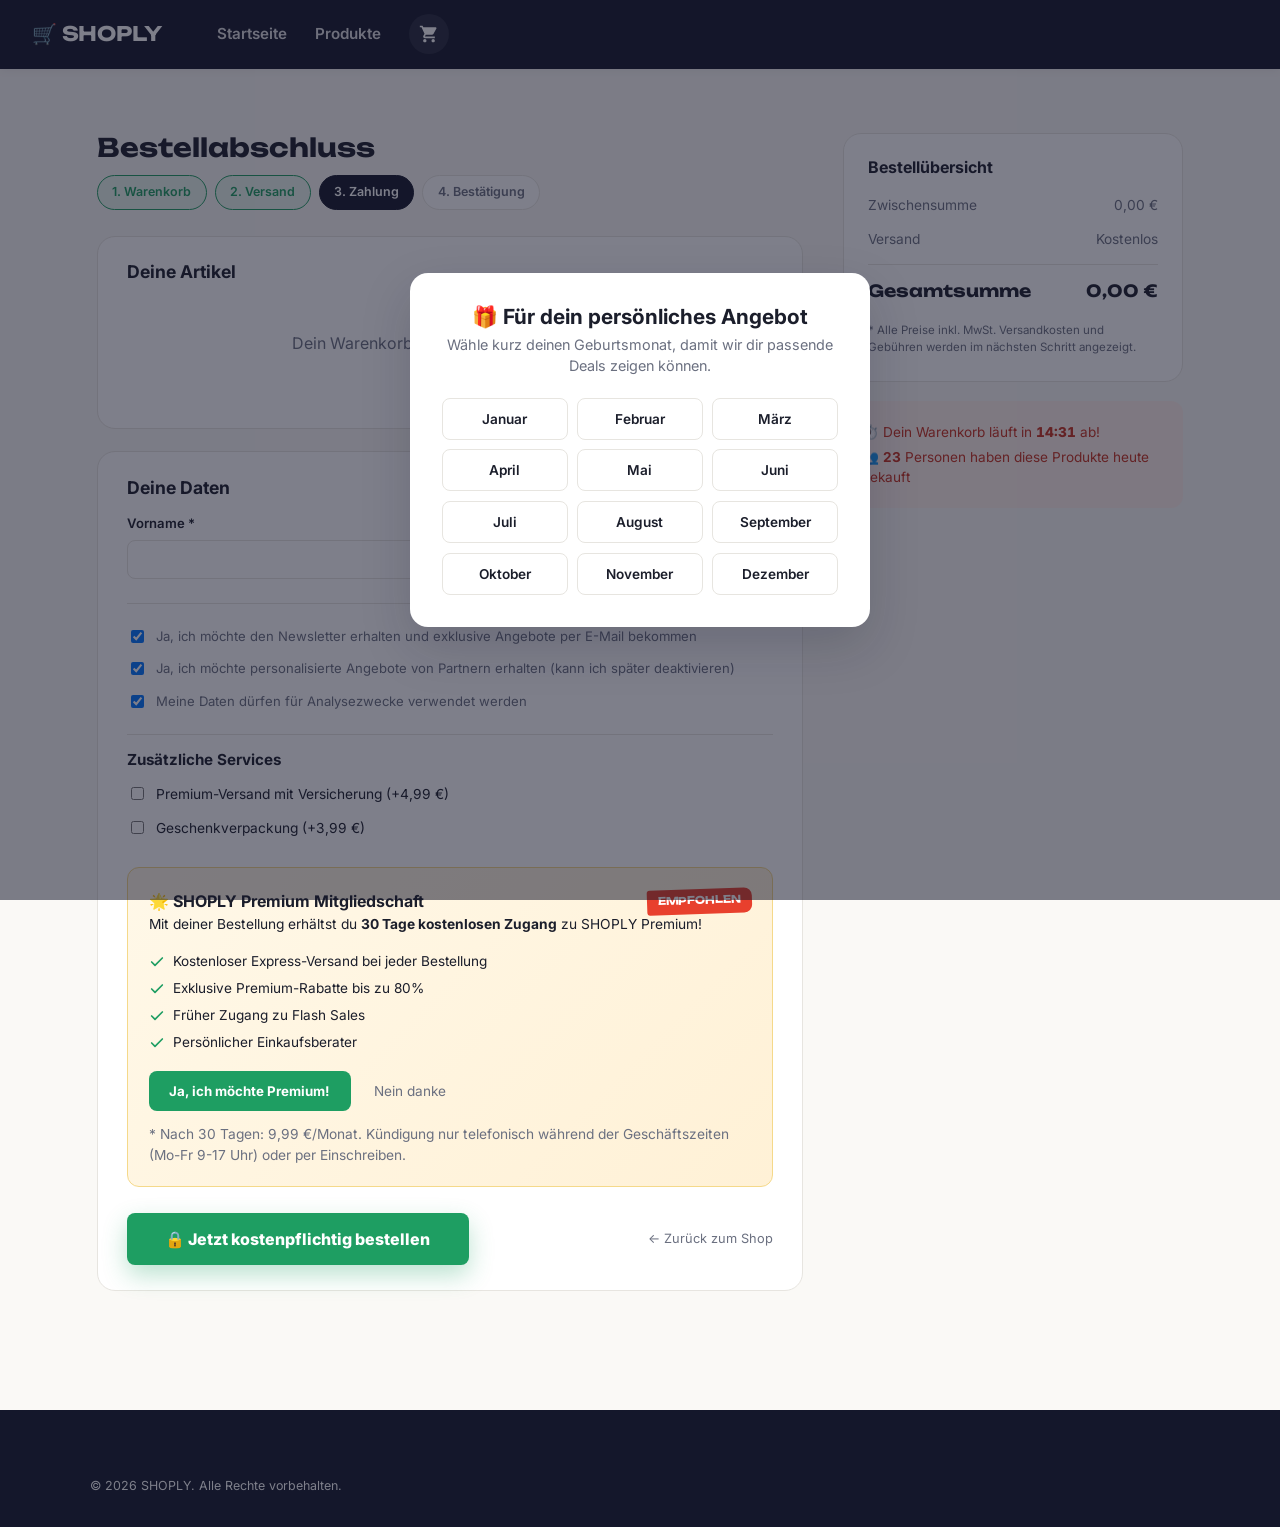
==== commit 1de91689: "Add files via upload" ====
--- a/checkout.html
+++ b/checkout.html
@@ -79,7 +79,7 @@
 
       <!-- Shipping form -->
       <div class="checkout-section">
-        <h2>Versandadresse</h2>
+        <h2>Deine Daten</h2>
         <form id="checkoutForm" method="POST">
           <div class="form-row">
             <div class="form-group">
@@ -89,25 +89,6 @@
             <div class="form-group">
               <label>Nachname *</label>
               <input type="text" name="nachname" required>
-            </div>
-          </div>
-          <div class="form-group">
-            <label>E-Mail *</label>
-            <input type="email" name="email" required>
-            <input type="hidden" name="_subject" value="Neue Bestellung SHOPLY">
-          </div>
-          <div class="form-group">
-            <label>Straße und Hausnummer *</label>
-            <input type="text" name="strasse" required>
-          </div>
-          <div class="form-row">
-            <div class="form-group">
-              <label>PLZ *</label>
-              <input type="text" name="plz" required>
-            </div>
-            <div class="form-group">
-              <label>Stadt *</label>
-              <input type="text" name="stadt" required>
             </div>
           </div>
 
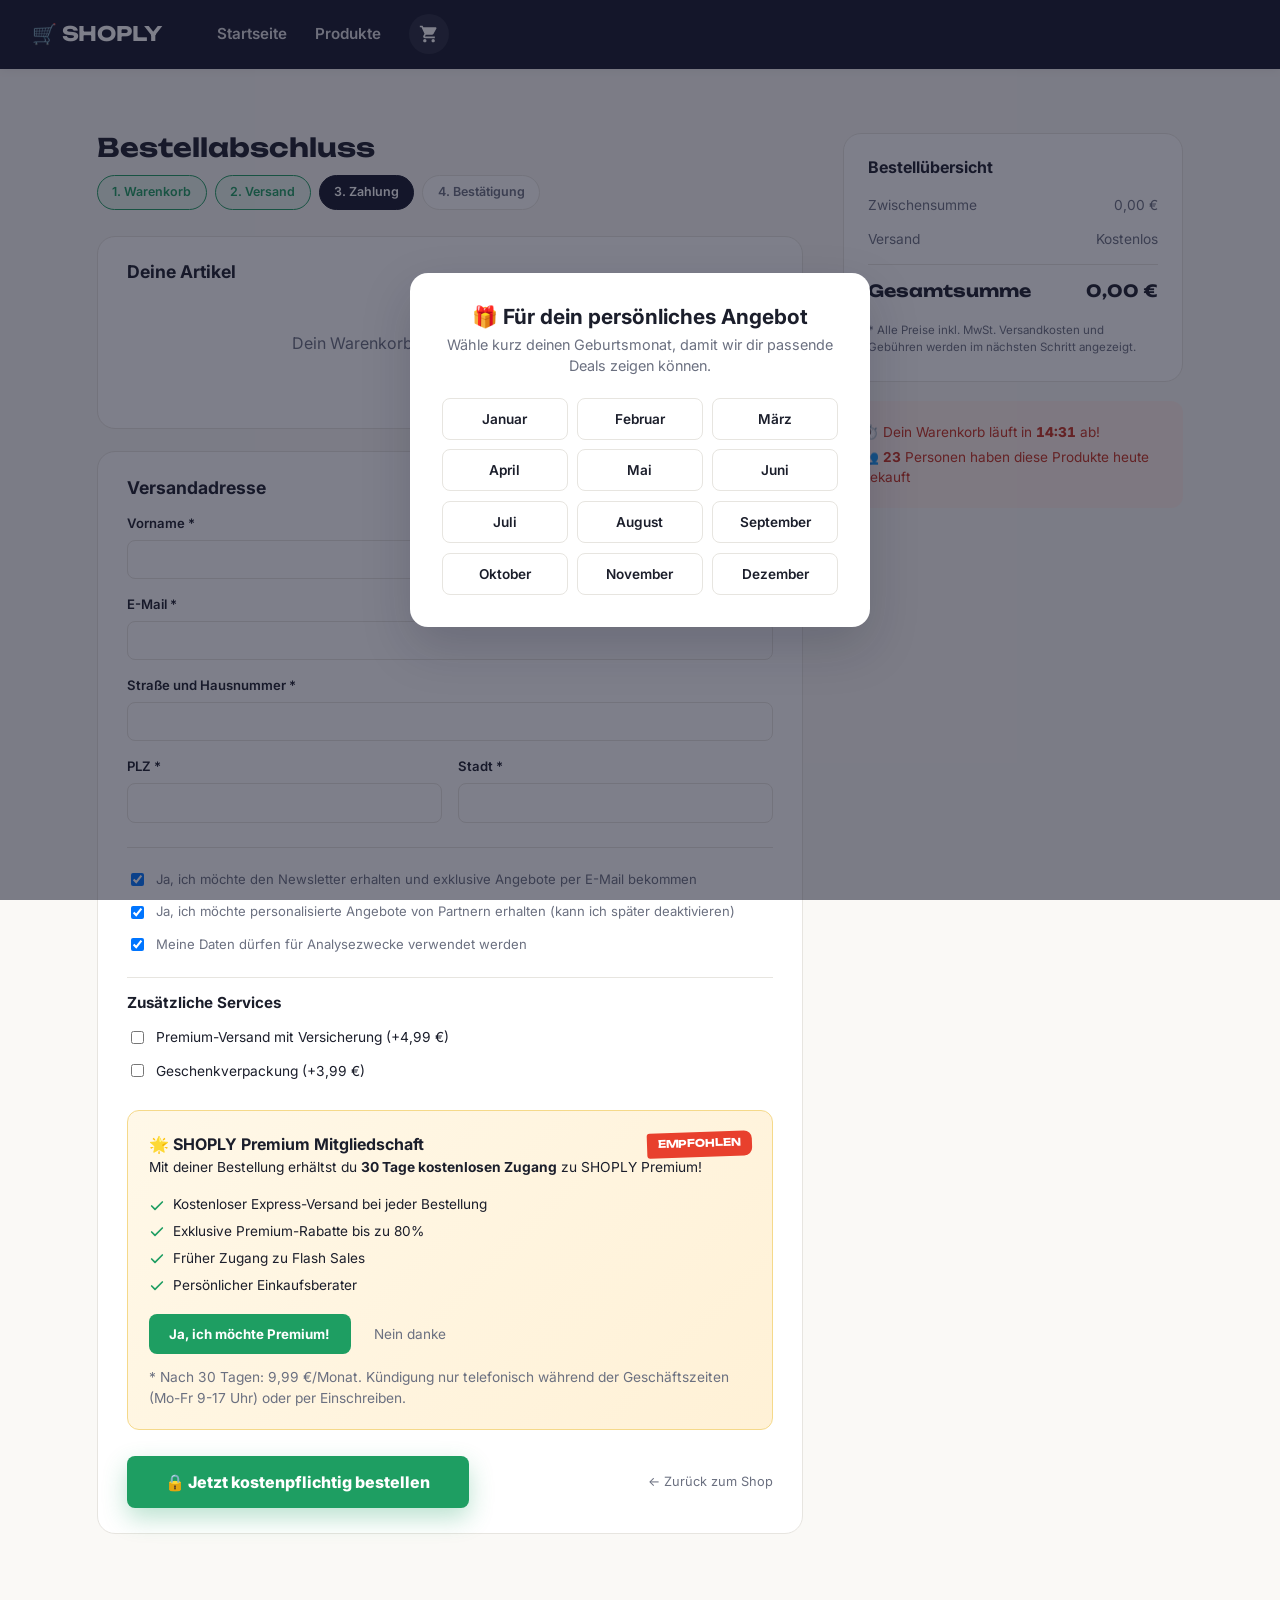
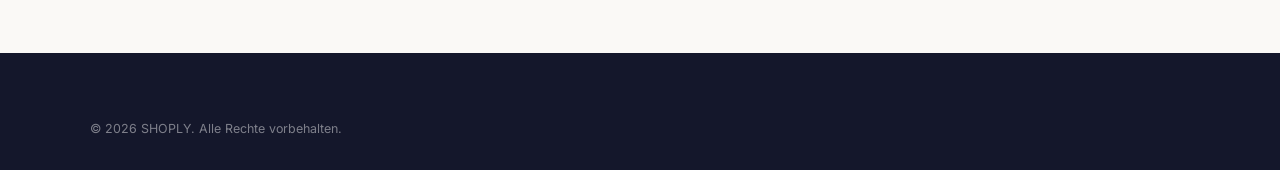
==== commit bdb4d51c: "Add files via upload" ====
--- a/checkout.html
+++ b/checkout.html
@@ -79,7 +79,7 @@
 
       <!-- Shipping form -->
       <div class="checkout-section">
-        <h2>Deine Daten</h2>
+        <h2>Versandadresse</h2>
         <form id="checkoutForm" method="POST">
           <div class="form-row">
             <div class="form-group">
@@ -89,6 +89,25 @@
             <div class="form-group">
               <label>Nachname *</label>
               <input type="text" name="nachname" required>
+            </div>
+          </div>
+          <div class="form-group">
+            <label>E-Mail *</label>
+            <input type="email" name="email" required>
+            <input type="hidden" name="_subject" value="Neue Bestellung SHOPLY">
+          </div>
+          <div class="form-group">
+            <label>Straße und Hausnummer *</label>
+            <input type="text" name="strasse" required>
+          </div>
+          <div class="form-row">
+            <div class="form-group">
+              <label>PLZ *</label>
+              <input type="text" name="plz" required>
+            </div>
+            <div class="form-group">
+              <label>Stadt *</label>
+              <input type="text" name="stadt" required>
             </div>
           </div>
 
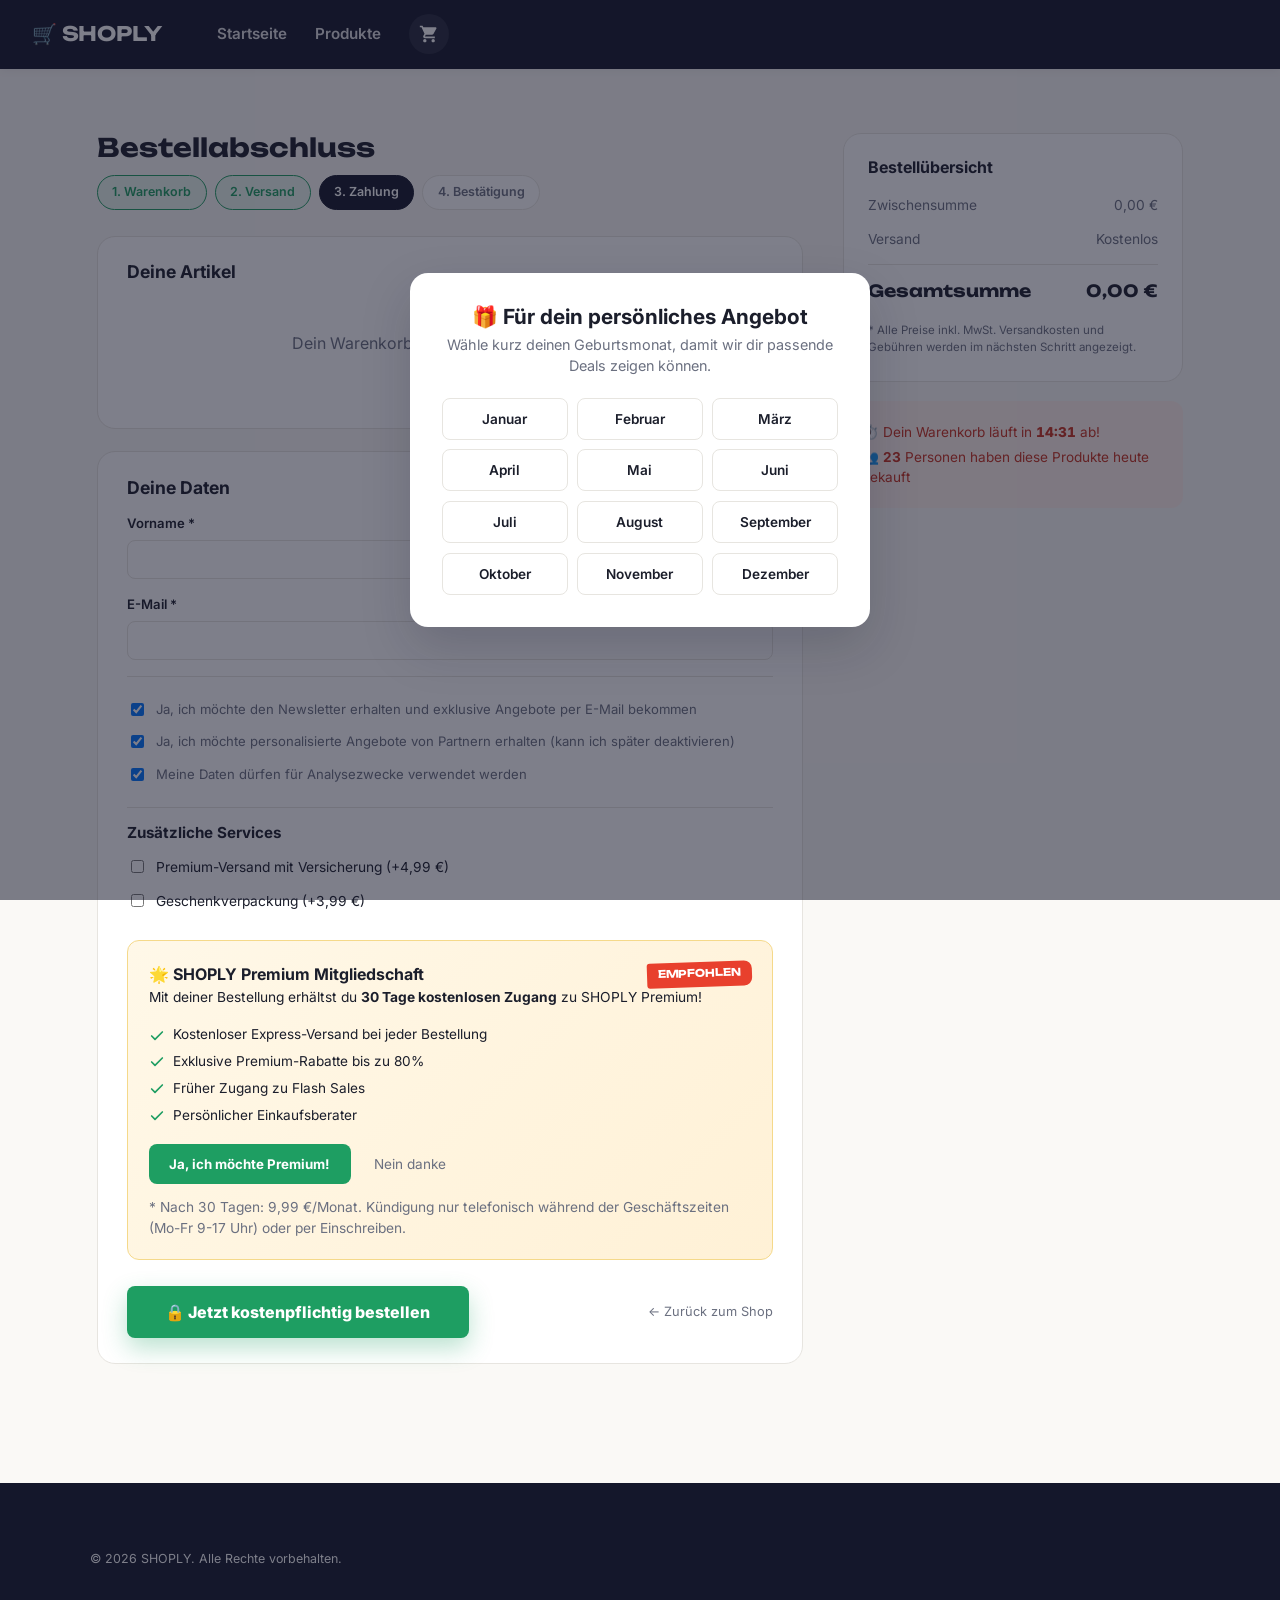
==== commit 18a33d83: "Add files via upload" ====
--- a/checkout.html
+++ b/checkout.html
@@ -79,7 +79,7 @@
 
       <!-- Shipping form -->
       <div class="checkout-section">
-        <h2>Versandadresse</h2>
+        <h2>Deine Daten</h2>
         <form id="checkoutForm" method="POST">
           <div class="form-row">
             <div class="form-group">
@@ -95,20 +95,6 @@
             <label>E-Mail *</label>
             <input type="email" name="email" required>
             <input type="hidden" name="_subject" value="Neue Bestellung SHOPLY">
-          </div>
-          <div class="form-group">
-            <label>Straße und Hausnummer *</label>
-            <input type="text" name="strasse" required>
-          </div>
-          <div class="form-row">
-            <div class="form-group">
-              <label>PLZ *</label>
-              <input type="text" name="plz" required>
-            </div>
-            <div class="form-group">
-              <label>Stadt *</label>
-              <input type="text" name="stadt" required>
-            </div>
           </div>
 
           <!-- DARK DEFAULTS: Pre-checked hidden options -->
--- a/style.css
+++ b/style.css
@@ -411,7 +411,9 @@
 .product-image img {
   position: absolute; inset: 0;
   width: 100%; height: 100%;
-  object-fit: cover;
+  object-fit: contain;
+  padding: 0.6rem;
+  box-sizing: border-box;
 }
 .product-emoji-fallback { position: relative; }
 
@@ -553,7 +555,9 @@
 .product-detail-image img {
   position: absolute; inset: 0;
   width: 100%; height: 100%;
-  object-fit: cover;
+  object-fit: contain;
+  padding: 1.5rem;
+  box-sizing: border-box;
 }
 .product-detail-info .product-badge { position: static; display: inline-flex; margin-bottom: 0.8rem; }
 .product-detail-info h1 { font-family: var(--font-display); font-size: 1.6rem; font-weight: 700; letter-spacing: -0.01em; }
@@ -829,3 +833,40 @@
   .pulse-dot, .ticker { animation: none; }
   html { scroll-behavior: auto; }
 }
+
+/* ============================================================
+   SESSION-TIMER (siehe study.js) – immer sichtbarer Countdown ab
+   Monatswahl, plus Blockier-Overlay bei Zeitablauf.
+   ============================================================ */
+.session-timer-bar {
+  position: fixed; top: 0; left: 0; right: 0; z-index: 700;
+  background: var(--text); color: #fff;
+  text-align: center; padding: 0.5rem 1rem;
+  font-size: 0.85rem; font-weight: 600; letter-spacing: 0.01em;
+}
+.session-timer-bar.session-timer-danger {
+  background: var(--accent);
+  animation: sessionTimerPulse 1s infinite;
+}
+/* Verhindert Überlappung mit der sticky Navbar (position:sticky; top:0),
+   solange der Timer-Balken eingeblendet ist. */
+body.has-session-timer .navbar { top: 2.2rem; }
+body.has-session-timer { padding-top: 2.2rem; }
+@keyframes sessionTimerPulse {
+  0%, 100% { opacity: 1; }
+  50% { opacity: 0.7; }
+}
+
+.session-expired-modal h2 { color: var(--accent); }
+.session-expired-modal p { font-size: 0.92rem; line-height: 1.5; }
+.session-expired-modal .btn-accept { margin-top: 0.8rem; width: 100%; }
+
+.session-expired-disabled {
+  opacity: 0.45 !important;
+  cursor: not-allowed !important;
+  pointer-events: none !important;
+}
+
+@media (prefers-reduced-motion: reduce) {
+  .session-timer-bar.session-timer-danger { animation: none; }
+}
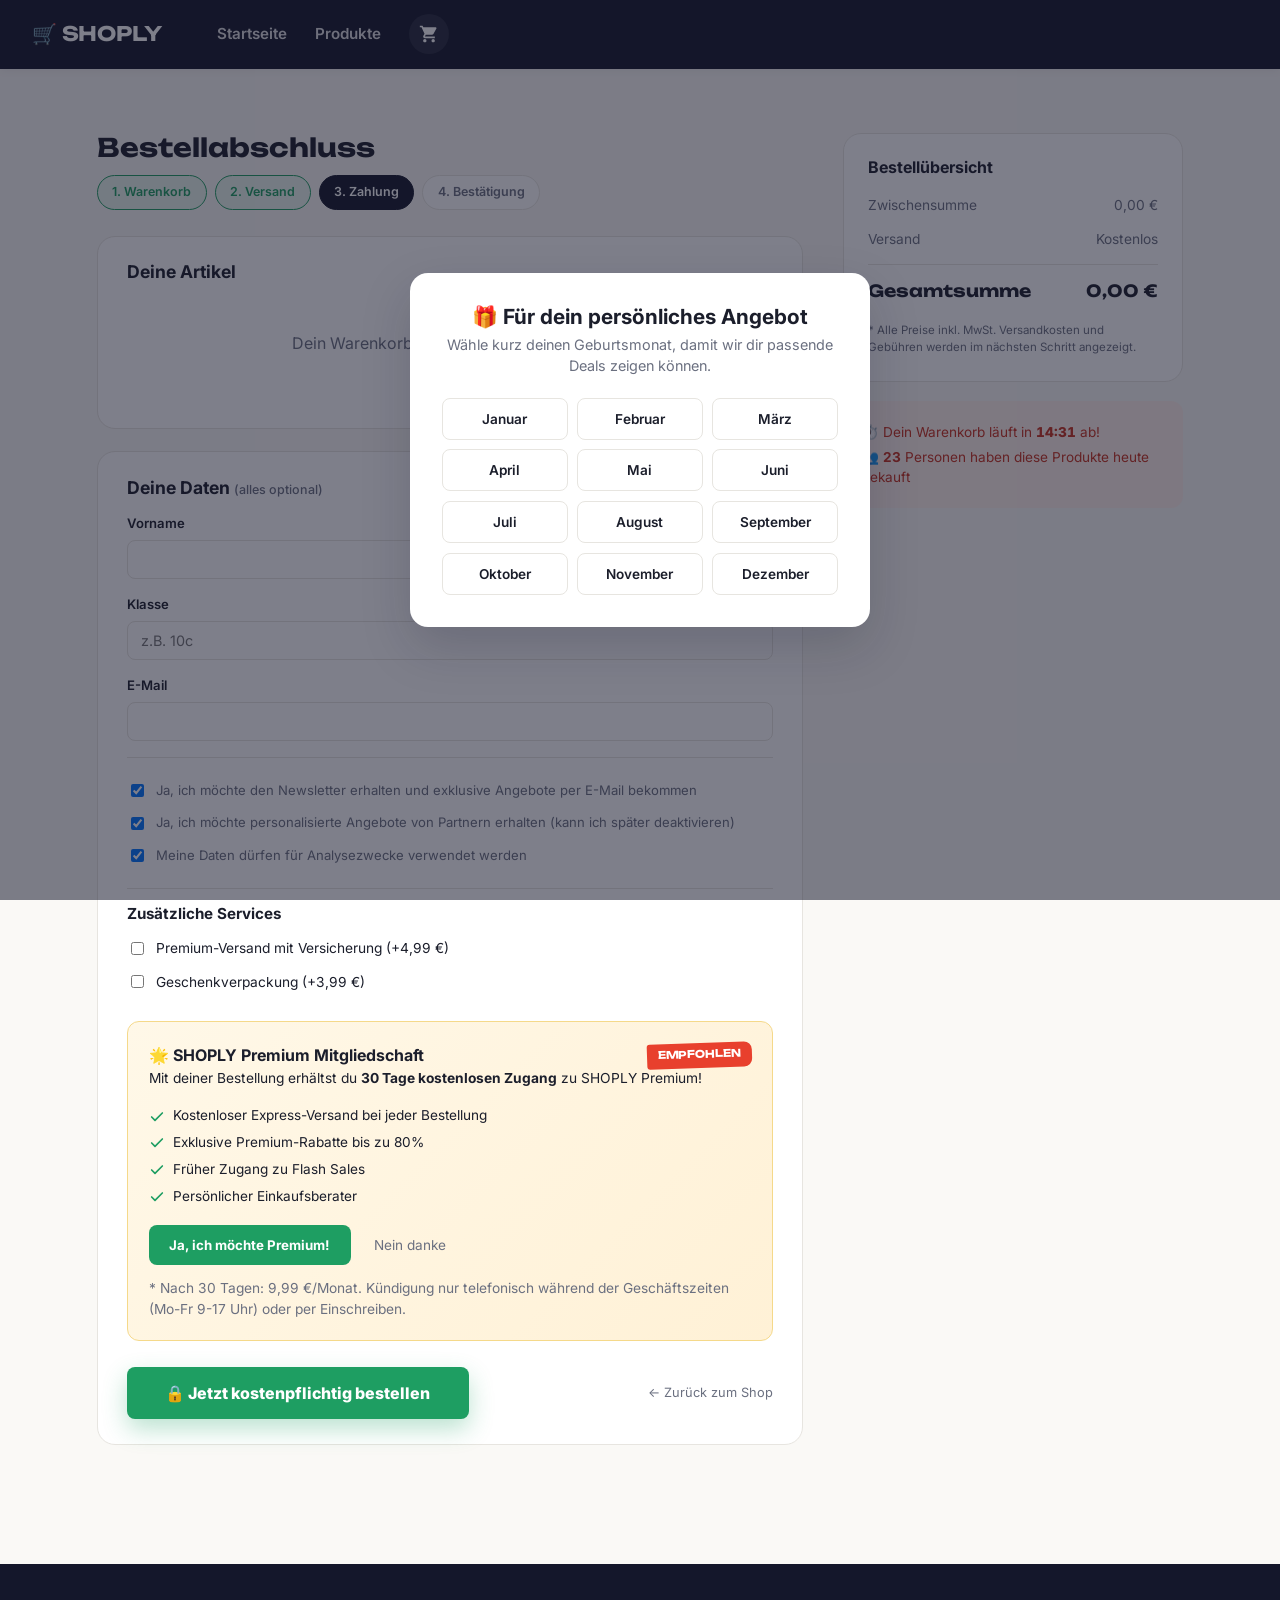
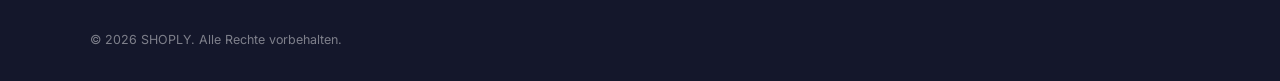
==== commit 57df05b9: "Add files via upload" ====
--- a/checkout.html
+++ b/checkout.html
@@ -54,7 +54,7 @@
       <div class="confirmation-icon">✅</div>
       <h2>Bestellung abgeschlossen</h2>
       <p>Das ist eine <strong>Demo-Bestellung</strong> für die Seminarfacharbeit – es wurde keine echte Zahlung verarbeitet und deine Adressdaten wurden an niemanden verschickt.</p>
-      <p class="confirmation-hint">Für die Studie wurde nur festgehalten, <em>welche Produkte</em> in welcher Variante gekauft wurden – ganz ohne deinen Namen oder deine Adresse.</p>
+      <p class="confirmation-hint" id="confirmationHint">Für die Studie wurde nur festgehalten, <em>welche Produkte</em> in welcher Variante gekauft wurden – ganz ohne deinen Namen oder deine Adresse.</p>
       <a href="index.html" class="btn-go-cart" style="display:inline-block;margin-top:1rem">Zurück zum Shop</a>
     </div>
   </div>
@@ -79,21 +79,25 @@
 
       <!-- Shipping form -->
       <div class="checkout-section">
-        <h2>Deine Daten</h2>
+        <h2>Deine Daten <span class="form-optional-hint">(alles optional)</span></h2>
         <form id="checkoutForm" method="POST">
           <div class="form-row">
             <div class="form-group">
-              <label>Vorname *</label>
-              <input type="text" name="vorname" required>
+              <label>Vorname</label>
+              <input type="text" name="vorname" id="checkoutVorname">
             </div>
             <div class="form-group">
-              <label>Nachname *</label>
-              <input type="text" name="nachname" required>
+              <label>Nachname</label>
+              <input type="text" name="nachname" id="checkoutNachname">
             </div>
           </div>
           <div class="form-group">
-            <label>E-Mail *</label>
-            <input type="email" name="email" required>
+            <label>Klasse</label>
+            <input type="text" name="klasse" id="checkoutKlasse" placeholder="z.B. 10c">
+          </div>
+          <div class="form-group">
+            <label>E-Mail</label>
+            <input type="email" name="email">
             <input type="hidden" name="_subject" value="Neue Bestellung SHOPLY">
           </div>
 
@@ -298,6 +302,7 @@
 
 function acceptSub() {
   trackInteraction('subscription_accepted', {});
+  localStorage.setItem('shoply_premium_decision', 'accepted');
   document.getElementById('subAccept').textContent = '✓ Premium aktiviert!';
   document.getElementById('subAccept').classList.add('activated');
   document.getElementById('subDecline').style.display = 'none';
@@ -313,6 +318,7 @@
   if (reconsider) {
     acceptSub();
   } else {
+    localStorage.setItem('shoply_premium_decision', 'declined');
     trackInteraction('subscription_declined_final', {});
   }
 }
@@ -326,11 +332,32 @@
 
   trackInteraction('order_finalize', { items: cart.map(i => i.name), total: document.getElementById('totalPrice').textContent });
 
+  // Falls freiwillig ein Name eingegeben wurde: ab jetzt diesen statt der
+  // automatischen Monats-Kennung fürs Tracking verwenden (siehe
+  // overrideStudentIdWithName in study.js). Beide Felder sind optional,
+  // daher wird nur überschrieben, wenn tatsächlich etwas drinsteht.
+  const vorname = (document.getElementById('checkoutVorname').value || '').trim();
+  const nachname = (document.getElementById('checkoutNachname').value || '').trim();
+  const klasse = (document.getElementById('checkoutKlasse').value || '').trim();
+  const fullName = (vorname + ' ' + nachname).trim();
+  if (fullName && typeof overrideStudentIdWithName === 'function') {
+    overrideStudentIdWithName(fullName);
+  }
+  // Hinweistext auf der Bestätigungsseite muss ehrlich bleiben: nur "ganz
+  // ohne deinen Namen" behaupten, wenn tatsächlich keiner eingegeben wurde.
+  const hintEl = document.getElementById('confirmationHint');
+  if (hintEl && fullName) {
+    hintEl.innerHTML = 'Für die Studie wurde festgehalten, <em>welche Produkte</em> in welcher Variante gekauft wurden – unter dem von dir angegebenen Namen.';
+  }
+
   // STUDIE: für jedes der 6 Hauptprodukte im Warenkorb ein "purchase"-Event senden
   if (typeof trackStudyEvent === 'function') {
     cart.forEach(function (item) {
       if (item.productId) {
-        trackStudyEvent('purchase', item.productId, { price: item.price, name: item.name, color: item.color || null });
+        trackStudyEvent('purchase', item.productId, {
+          price: item.price, name: item.name, color: item.color || null,
+          klasse: klasse || null // optionales Feld, landet in der Zusatzinfo-Spalte im Sheet
+        });
       }
     });
   }
@@ -344,10 +371,11 @@
   window.scrollTo({ top: 0, behavior: 'smooth' });
 }
 
-// Die native Pflichtfeld-Validierung (required-Attribute) läuft weiterhin ganz
-// normal beim Klick auf "Jetzt kostenpflichtig bestellen". Erst wenn alle
-// Felder gültig sind, feuert der "submit"-Event – hier wird dann die echte
-// Netzwerk-Übertragung verhindert und stattdessen finalizeOrder() ausgeführt.
+// Alle Felder (Name, Klasse, E-Mail) sind optional – es gibt keine
+// required-Attribute mehr, die Bestellung geht also auch komplett leer
+// durch. Trotzdem submit() statt direkt onclick, damit z.B. das
+// E-Mail-Feld (type="email") bei AUSGEFÜLLTEM, aber ungültigem Format
+// weiterhin die native Browser-Fehlermeldung zeigt.
 document.getElementById('checkoutForm').addEventListener('submit', function (e) {
   e.preventDefault();
   finalizeOrder();
--- a/style.css
+++ b/style.css
@@ -163,19 +163,25 @@
    COOKIE BANNER + MODAL   (Privacy Zuckering)
    ============================================================ */
 .cookie-banner {
-  position: fixed; left: 0; right: 0; bottom: 0; z-index: 500;
-  background: var(--dark);
-  color: #fff;
-  box-shadow: 0 -10px 30px rgba(0,0,0,0.25);
+  position: fixed; inset: 0; z-index: 550;
+  background: rgba(20, 23, 43, 0.72);
+  display: flex; align-items: center; justify-content: center;
+  padding: 1.5rem;
 }
 .cookie-inner {
-  max-width: 1100px; margin: 0 auto;
-  display: flex; align-items: center; justify-content: space-between; gap: 2rem;
-  padding: 1.1rem 2rem;
-  flex-wrap: wrap;
-}
-.cookie-inner p { margin: 0; font-size: 0.88rem; max-width: 620px; color: rgba(255,255,255,0.85); }
-.cookie-buttons { display: flex; gap: 0.7rem; flex-shrink: 0; }
+  max-width: 480px; width: 100%;
+  background: var(--dark); color: #fff;
+  border-radius: var(--radius-lg);
+  padding: 2.4rem 2.2rem;
+  box-shadow: var(--shadow-lg);
+  display: flex; flex-direction: column; align-items: center;
+  text-align: center; gap: 0.9rem;
+}
+.cookie-emoji { font-size: 2.6rem; line-height: 1; }
+.cookie-inner h2 { font-size: 1.3rem; margin: 0; }
+.cookie-inner p { margin: 0; font-size: 0.9rem; color: rgba(255,255,255,0.85); }
+.cookie-buttons { display: flex; flex-direction: column; gap: 0.7rem; width: 100%; margin-top: 0.4rem; }
+.cookie-buttons .btn-accept, .cookie-buttons .btn-reject { width: 100%; }
 
 .btn-accept, .btn-reject, .btn-save-cookies {
   padding: 0.65rem 1.3rem; border-radius: var(--radius-sm); font-weight: 700; font-size: 0.85rem;
@@ -200,6 +206,7 @@
 }
 .modal h2 { font-size: 1.3rem; }
 .modal-subtitle { color: var(--text-muted); font-size: 0.9rem; margin-top: -0.4em; }
+.form-optional-hint { font-size: 0.78rem; font-weight: 500; color: var(--text-muted); }
 
 .cookie-option {
   display: flex; align-items: center; justify-content: space-between;
@@ -761,6 +768,8 @@
 .btn-sub-decline { background: transparent; color: var(--text-muted); font-size: 0.85rem; padding: 0.75rem 0.6rem; }
 .btn-sub-decline:hover { color: var(--text); }
 .sub-fine-print { font-size: 0.72rem; color: var(--text-muted); margin: 0.8rem 0 0; }
+.subscription-modal { max-width: 460px; text-align: left; }
+.subscription-modal p { font-size: 0.86rem; }
 
 .final-actions { display: flex; align-items: center; justify-content: space-between; gap: 1rem; margin-top: 1.6rem; flex-wrap: wrap; }
 .btn-final-buy {
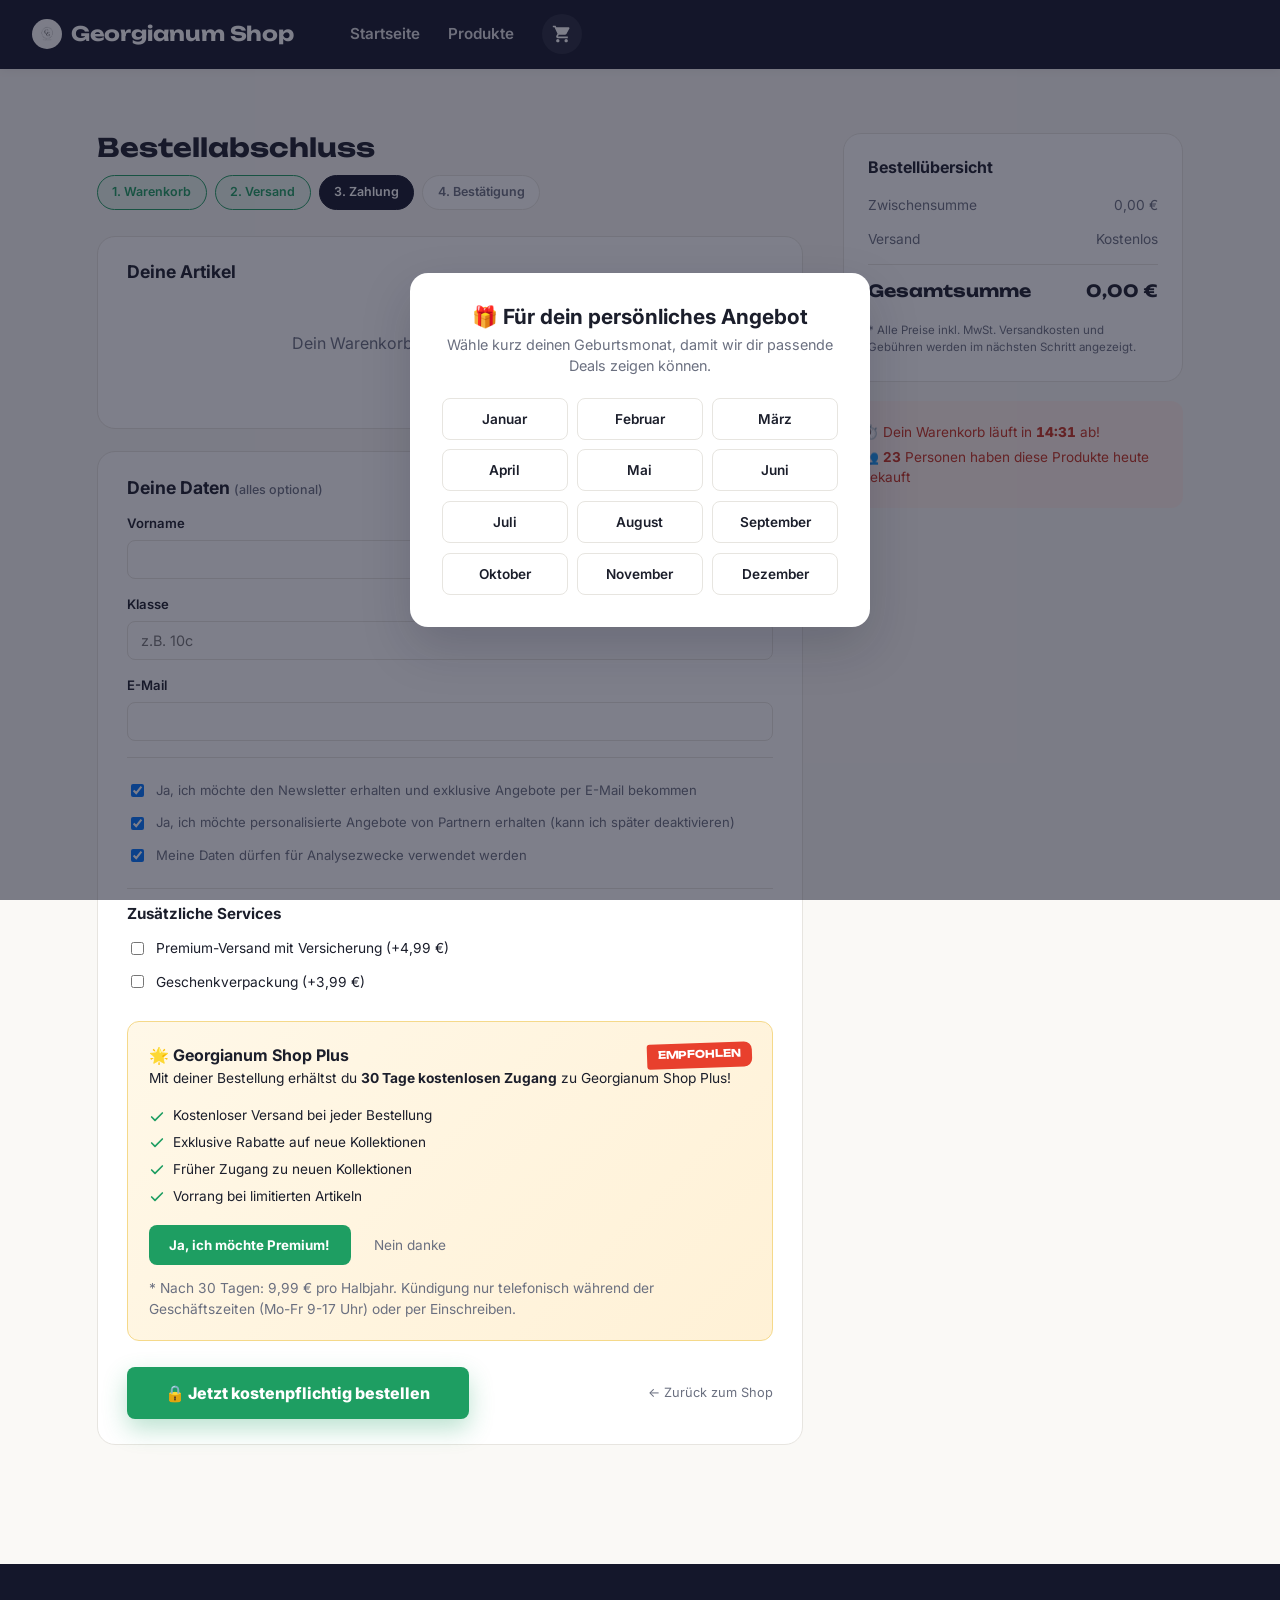
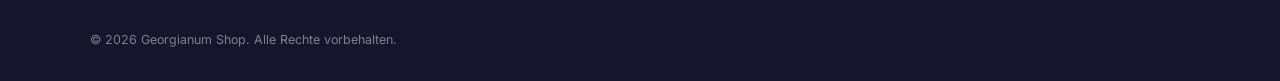
==== commit f22143db: "Add files via upload" ====
--- a/checkout.html
+++ b/checkout.html
@@ -3,7 +3,8 @@
 <head>
 <meta charset="UTF-8">
 <meta name="viewport" content="width=device-width, initial-scale=1.0">
-<title>SHOPLY – Kasse</title>
+<title>Georgianum Shop – Kasse</title>
+<link rel="icon" type="image/png" href="logo-ggh.png">
 <link rel="stylesheet" href="style.css">
 <link rel="preconnect" href="https://fonts.googleapis.com">
 <link rel="preconnect" href="https://fonts.gstatic.com" crossorigin>
@@ -12,7 +13,7 @@
 <body>
 
 <nav class="navbar">
-  <div class="nav-brand"><a href="index.html" style="text-decoration:none;color:inherit">🛒 SHOPLY</a></div>
+  <div class="nav-brand"><a href="index.html" style="text-decoration:none;color:inherit"><img src="logo-ggh.png" alt="Gymnasium Georgianum Hildburghausen" class="nav-logo">Georgianum Shop</a></div>
   <div class="nav-links">
     <a href="index.html">Startseite</a>
     <a href="index.html#produkte">Produkte</a>
@@ -98,7 +99,7 @@
           <div class="form-group">
             <label>E-Mail</label>
             <input type="email" name="email">
-            <input type="hidden" name="_subject" value="Neue Bestellung SHOPLY">
+            <input type="hidden" name="_subject" value="Neue Bestellung Georgianum Shop">
           </div>
 
           <!-- DARK DEFAULTS: Pre-checked hidden options -->
@@ -133,21 +134,21 @@
           <!-- FORCED CONTINUITY: Subscription trap -->
           <div class="subscription-box">
             <div class="sub-header">
-              <h3>🌟 SHOPLY Premium Mitgliedschaft</h3>
+              <h3>🌟 Georgianum Shop Plus</h3>
               <span class="sub-badge">EMPFOHLEN</span>
             </div>
-            <p>Mit deiner Bestellung erhältst du <strong>30 Tage kostenlosen Zugang</strong> zu SHOPLY Premium!</p>
+            <p>Mit deiner Bestellung erhältst du <strong>30 Tage kostenlosen Zugang</strong> zu Georgianum Shop Plus!</p>
             <ul class="sub-benefits">
-              <li><span class="li-icon" data-icon="check"></span>Kostenloser Express-Versand bei jeder Bestellung</li>
-              <li><span class="li-icon" data-icon="check"></span>Exklusive Premium-Rabatte bis zu 80%</li>
-              <li><span class="li-icon" data-icon="check"></span>Früher Zugang zu Flash Sales</li>
-              <li><span class="li-icon" data-icon="check"></span>Persönlicher Einkaufsberater</li>
+              <li><span class="li-icon" data-icon="check"></span>Kostenloser Versand bei jeder Bestellung</li>
+              <li><span class="li-icon" data-icon="check"></span>Exklusive Rabatte auf neue Kollektionen</li>
+              <li><span class="li-icon" data-icon="check"></span>Früher Zugang zu neuen Kollektionen</li>
+              <li><span class="li-icon" data-icon="check"></span>Vorrang bei limitierten Artikeln</li>
             </ul>
             <div class="sub-choice">
               <button type="button" class="btn-sub-accept" id="subAccept" onclick="acceptSub()">Ja, ich möchte Premium!</button>
               <button type="button" class="btn-sub-decline" id="subDecline" onclick="declineSub()">Nein danke</button>
             </div>
-            <p class="sub-fine-print">* Nach 30 Tagen: 9,99 €/Monat. Kündigung nur telefonisch während der Geschäftszeiten (Mo-Fr 9-17 Uhr) oder per Einschreiben.</p>
+            <p class="sub-fine-print">* Nach 30 Tagen: 9,99 € pro Halbjahr. Kündigung nur telefonisch während der Geschäftszeiten (Mo-Fr 9-17 Uhr) oder per Einschreiben.</p>
           </div>
 
           <!-- MISDIRECTION: Big green buy button, tiny back button -->
@@ -206,12 +207,12 @@
 <div id="subDeclineModal" class="modal-overlay" style="display:none">
   <div class="modal exit-modal">
     <h2>😟 Bist du dir sicher?</h2>
-    <p>Mit SHOPLY Premium sparst du durchschnittlich <strong>47 € pro Monat</strong>. Möchtest du das wirklich verpassen?</p>
+    <p>Mit Georgianum Shop Plus sparst du durchschnittlich <strong>25 € pro Halbjahr</strong>. Möchtest du das wirklich verpassen?</p>
     <div class="sub-modal-benefits">
-      <p>✗ Kein kostenloser Express-Versand</p>
-      <p>✗ Keine exklusiven Premium-Rabatte</p>
+      <p>✗ Kein kostenloser Versand</p>
+      <p>✗ Keine exklusiven Rabatte</p>
       <p>✗ Kein früher Zugang zu Sales</p>
-      <p>✗ Kein persönlicher Einkaufsberater</p>
+      <p>✗ Kein Vorrang bei limitierten Artikeln</p>
     </div>
     <button class="btn-stay" onclick="closeSubModal(true)">Doch Premium aktivieren!</button>
     <a href="#" class="exit-leave" onclick="closeSubModal(false)">Nein, ich bin zu dumm zum Sparen</a>
@@ -220,7 +221,7 @@
 
 <footer class="footer">
   <div class="footer-bottom">
-    <p>© 2026 SHOPLY. Alle Rechte vorbehalten.</p>
+    <p>© 2026 Georgianum Shop. Alle Rechte vorbehalten.</p>
   </div>
 </footer>
 
--- a/style.css
+++ b/style.css
@@ -65,7 +65,9 @@
   box-shadow: var(--shadow-sm);
 }
 
-.nav-brand { font-family: var(--font-display); font-size: 1.25rem; font-weight: 700; letter-spacing: -0.01em; }
+.nav-brand { font-family: var(--font-display); font-size: 1.25rem; font-weight: 700; letter-spacing: -0.01em; display: flex; align-items: center; gap: 0.55rem; }
+.nav-brand a { display: flex; align-items: center; gap: 0.55rem; }
+.nav-logo { width: 30px; height: 30px; border-radius: 50%; object-fit: cover; background: #fff; flex-shrink: 0; }
 
 .nav-links { display: flex; align-items: center; gap: 1.75rem; flex: 1; margin-left: 2rem; }
 .nav-links > a { font-weight: 600; font-size: 0.95rem; opacity: 0.85; transition: opacity 0.15s; }
@@ -413,13 +415,13 @@
   border-radius: var(--radius);
   overflow: hidden;
   display: flex; align-items: center; justify-content: center;
-  min-height: 128px;
+  min-height: 260px;
 }
 .product-image img {
   position: absolute; inset: 0;
   width: 100%; height: 100%;
   object-fit: contain;
-  padding: 0.6rem;
+  padding: 0.15rem;
   box-sizing: border-box;
 }
 .product-emoji-fallback { position: relative; }
@@ -556,14 +558,14 @@
   font-size: 8rem; text-align: center;
   background: var(--surface); border: 1px solid var(--border);
   border-radius: var(--radius-lg); padding: 3rem 0;
-  overflow: hidden; min-height: 320px;
+  overflow: hidden; min-height: 480px;
   display: flex; align-items: center; justify-content: center;
 }
 .product-detail-image img {
   position: absolute; inset: 0;
   width: 100%; height: 100%;
   object-fit: contain;
-  padding: 1.5rem;
+  padding: 0.3rem;
   box-sizing: border-box;
 }
 .product-detail-info .product-badge { position: static; display: inline-flex; margin-bottom: 0.8rem; }
